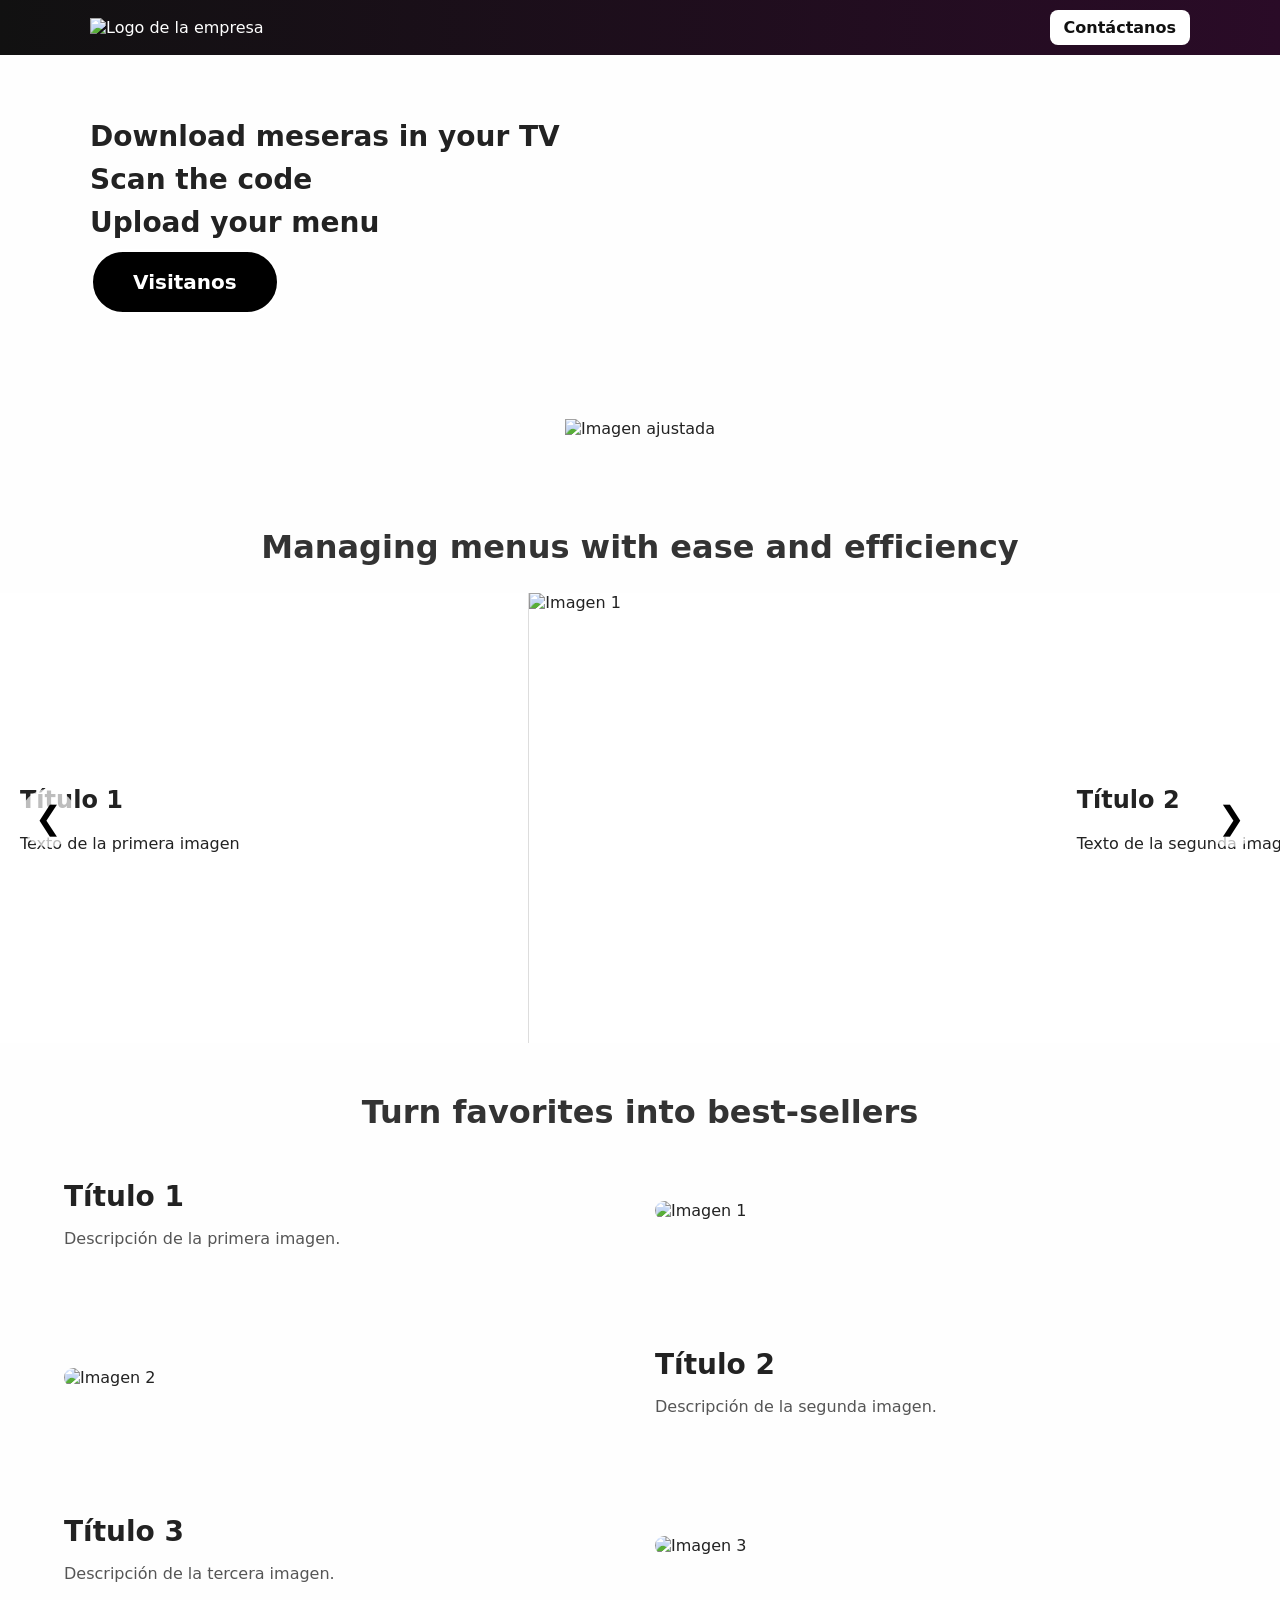
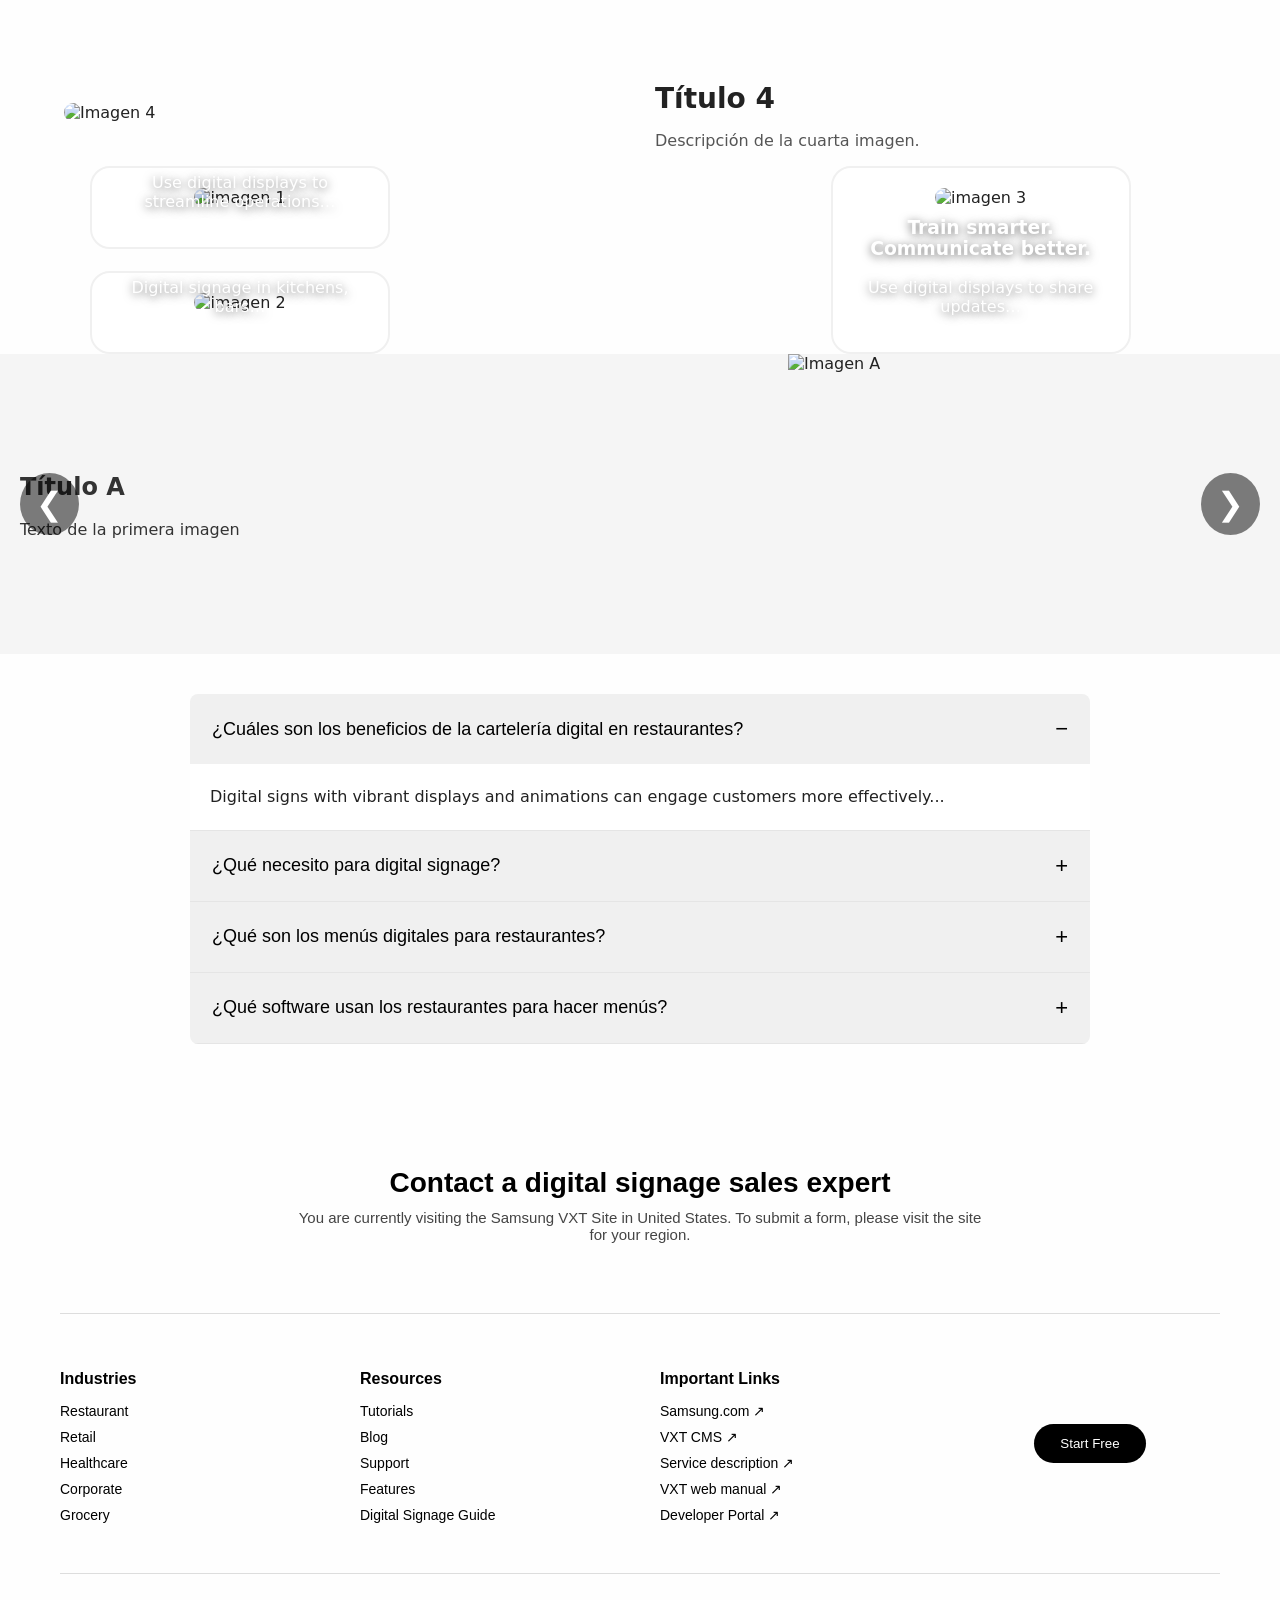
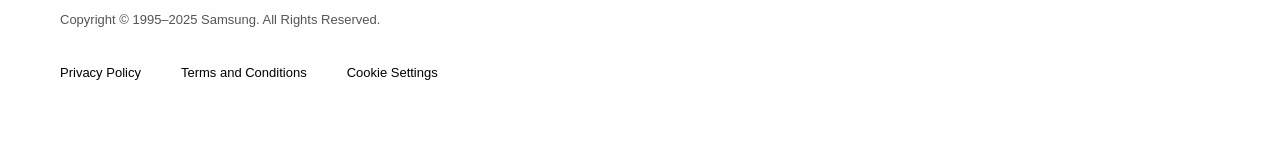
==== index.html @ f1303023 "Add files via upload" ====
<!DOCTYPE html>
<html lang="es">
<head>
  <meta charset="utf-8" />
  <meta name="viewport" content="width=device-width,initial-scale=1" />
  <title>Meseras Delivery — Cómo funciona</title>
  <link rel="stylesheet" href="css/style.css" />
</head>
<body>
  <header class="site-header">
    <div class="wrap">
      <img src="img/letras meseras doradas 2.png" alt="Logo de la empresa" width="150">
      <nav class="nav">
        <a class="btn-cta" href="https://meseras.mydigisign.ca/system/?target=login" target="_blank" rel="noopener">Contáctanos</a>
      </nav>
    </div>
  </header>

  <main>
   <!-- HERO (video version) -->
<section class="hero">
  <div class="wrap hero-grid">
    <div class="hero-text">
      <h2>Download meseras in your TV</h2>
      <h2>Scan the code</h2>
      <h2>Upload your menu</h2>
      <div class="hero-actions">
        <a class="btn btn-outline"
           href="https://meseras.mydigisign.ca/system/?target=login"
           target="_blank" rel="noopener">Visitanos</a>
      </div>
    </div>

    <!-- Aquí cambié la imagen por un video -->
    <div class="hero-image">
      <video src="img/VID-20251208-WA0004.mp4"
             autoplay
             muted
             playsinline
             loop
             class="hero-video">
      </video>
    </div>
  </div>
</section>

<section style="
  width:100%;
  text-align:center;
  padding:40px 0;      /* reduce alto arriba y abajo */
">

  <img src="img/header 01.png"
       alt="Imagen ajustada"
       style="
         width:100%;         /* ocupa todo el ancho */
         max-height:300px;   /* más baja */
         object-fit:contain; /* no se recorta */
       ">
</section>




<h2 class="centered-text">Managing menus with ease and efficiency</h2>





   <!-- 🚀 CARRUSEL MEJORADO -->




  <div class="carousel">
  <button class="arrow left">❮</button>
  <div class="carousel-track">
    <div class="slide">
      <div class="text">
        <h2>Título 1</h2>
        <p>Texto de la primera imagen</p>
      </div>
      <img src="img/carrusel  1.png" alt="Imagen 1">
    </div>
    <div class="slide">
      <div class="text">
        <h2>Título 2</h2>
        <p>Texto de la segunda imagen</p>
      </div>
      <img src="img/carrusel 2.png" alt="Imagen 2">
    </div>
    <div class="slide">
      <div class="text">
        <h2>Título 3</h2>
        <p>Texto de la tercera imagen</p>
      </div>
      <img src="img/carrusel 3.png" alt="Imagen 3">
    </div>
  </div>
  <button class="arrow right">❯</button>
</div>



<h2 class="centered-text">Turn favorites into best-sellers</h2>


<!--seccion zic zac-->


<div class="zigzag-section">
  <div class="zigzag-item">
    <div class="text">
      <h2>Título 1</h2>
      <p>Descripción de la primera imagen.</p>
    </div>
    <div class="image">
      <img src="img/pagina 1.png" alt="Imagen 1">
    </div>
  </div>

  <div class="zigzag-item reverse">
    <div class="text">
      <h2>Título 2</h2>
      <p>Descripción de la segunda imagen.</p>
    </div>
    <div class="image">
      <img src="img/pagina 2.png" alt="Imagen 2">
    </div>
  </div>

  <div class="zigzag-item">
    <div class="text">
      <h2>Título 3</h2>
      <p>Descripción de la tercera imagen.</p>
    </div>
    <div class="image">
      <img src="img/pagina 3.png" alt="Imagen 3">
    </div>
  </div>

  <div class="zigzag-item reverse">
    <div class="text">
      <h2>Título 4</h2>
      <p>Descripción de la cuarta imagen.</p>
    </div>
    <div class="image">
      <img src="img/pagina 4.png" alt="Imagen 4">
    </div>
  </div>
</div>


    <!-- seccion de area de texto enicmado -->


   <div class="galeria">

    <!-- Card horizontal 1 -->
    <div class="card horizontal">
        <img src="img/pagina 6.png" alt="imagen 1">
        <div class="texto">
            <h3>Empower your team.<br>Attract new talent.</h3>
            <p>Use digital displays to streamline operations…</p>
        </div>
    </div>

    <!-- Card horizontal 2 -->
    <div class="card horizontal">
        <img src="img/pagina 7.png" alt="imagen 2">
        <div class="texto">
            <h3>Smarter workflow,<br>happier customers.</h3>
            <p>Digital signage in kitchens, bars…</p>
        </div>
    </div>

    <!-- Card vertical -->
    <div class="card vertical">
        <img src="img/pagina 8.png" alt="imagen 3">
        <div class="texto">
            <h3>Train smarter.<br>Communicate better.</h3>
            <p>Use digital displays to share updates…</p>
        </div>
    </div>

</div>











    <!-- carrusel 2 -->
   
<div class="miNuevoCarrusel">
  <button class="btnArrow btnLeft">❮</button>
  <div class="trackNuevo">
    <div class="miSlide">
      <div class="slideContent">
        <div class="miTexto">
          <h2>Título A</h2>
          <p>Texto de la primera imagen</p>
        </div>
        <img src="img/2 carrusel 1 .png" alt="Imagen A">
      </div>
    </div>
    <div class="miSlide">
      <div class="slideContent">
        <div class="miTexto">
          <h2>Título B</h2>
          <p>Texto de la segunda imagen</p>
        </div>
        <img src="img/2 carrusel 2.png" alt="Imagen B">
      </div>
    </div>
    <div class="miSlide">
      <div class="slideContent">
        <div class="miTexto">
          <h2>Título C</h2>
          <p>Texto de la tercera imagen</p>
        </div>
        <img src="img/2 carrusel 3.png" alt="Imagen C">
      </div>
    </div>
  </div>
  <button class="btnArrow btnRight">❯</button>
</div>


  
 <!-- Faq -->

<div class="faq-container">

  <div class="faq">
    <button class="faq-question">
      ¿Cuáles son los beneficios de la cartelería digital en restaurantes?
      <span class="icon">−</span>
    </button>
    <div class="faq-answer show">
      Digital signs with vibrant displays and animations can engage customers more effectively...
    </div>
  </div>

  <div class="faq">
    <button class="faq-question">
      ¿Qué necesito para digital signage?
      <span class="icon">+</span>
    </button>
    <div class="faq-answer">
      Necesitas una pantalla, un reproductor de contenido y un software de gestión...
    </div>
  </div>

  <div class="faq">
    <button class="faq-question">
      ¿Qué son los menús digitales para restaurantes?
      <span class="icon">+</span>
    </button>
    <div class="faq-answer">
      Son pantallas que muestran menús dinámicos que se pueden actualizar fácilmente...
    </div>
  </div>

  <div class="faq">
    <button class="faq-question">
      ¿Qué software usan los restaurantes para hacer menús?
      <span class="icon">+</span>
    </button>
    <div class="faq-answer">
      Algunos softwares son Canva, MenuPro, MustHaveMenus y plataformas de Digital Signage...
    </div>
  </div>

</div>




    <!-- CTA final (original) -->
    <footer class="footer">

  <div class="footer-top">
    <h2>Contact a digital signage sales expert</h2>
    <p>You are currently visiting the Samsung VXT Site in United States. To submit a form, please visit the site for your region.</p>
  </div>

  <div class="footer-columns">

    <div class="col">
      <h3>Industries</h3>
      <a href="#">Restaurant</a>
      <a href="#">Retail</a>
      <a href="#">Healthcare</a>
      <a href="#">Corporate</a>
      <a href="#">Grocery</a>
    </div>

    <div class="col">
      <h3>Resources</h3>
      <a href="#">Tutorials</a>
      <a href="#">Blog</a>
      <a href="#">Support</a>
      <a href="#">Features</a>
      <a href="#">Digital Signage Guide</a>
    </div>

    <div class="col">
      <h3>Important Links</h3>
      <a href="#">Samsung.com ↗</a>
      <a href="#">VXT CMS ↗</a>
      <a href="#">Service description ↗</a>
      <a href="#">VXT web manual ↗</a>
      <a href="#">Developer Portal ↗</a>
    </div>

    <div class="col button-col">
      <button class="start-btn">Start Free</button>
    </div>

  </div>

  <div class="footer-bottom">
    <p>Copyright © 1995–2025 Samsung. All Rights Reserved.</p>
  </div>

  <div class="footer-links">
    <a href="#">Privacy Policy</a>
    <a href="#">Terms and Conditions</a>
    <a href="#">Cookie Settings</a>
  </div>

</footer>


  <script src="js/main.js"></script>
</body>
</html>
---- css/style.css ----
:root {
  --accent:#e91e63;
  --dark:#111;
  --text:#222;
  --bg:lab(99.65% 0.01 -0.01);
  --card:#f8f8f8;
  --max-w:1100px;
  --radius:12px;
}

/* ==============================
   GLOBAL
=================================*/
*{ box-sizing:border-box; }

body{
  margin:0;
  font-family:Inter,system-ui,Arial,sans-serif;
  color:var(--text);
  background:var(--bg);
  -webkit-font-smoothing:antialiased;
}

.wrap{
  width:90%;
  max-width:var(--max-w);
  margin:0 auto;
}

/* ==============================
   HEADER
=================================*/
.site-header{
  background:linear-gradient(90deg,#111 0%, #2a0b27 100%);
  color:#fff;
  padding:18px 0;
}

.site-header .logo{
  margin:0;
  font-size:20px;
}

.nav{ float:right; }

.btn-cta{
  background:#fff;
  color:var(--dark);
  padding:8px 14px;
  border-radius:8px;
  text-decoration:none;
  font-weight:700;
}

/* ==============================
   HERO
=================================*/
.hero { padding: 40px 0; }

.hero-grid {
  display: grid;
  grid-template-columns: 1fr 480px;
  gap: 20px;
  align-items: center;
}

.hero-grid img {
  width: 100%;
  height: auto;
}

.hero-text h2 {
  font-size: 28px;
  margin: 0 0 10px;
}

.lead {
  margin: 0 0 18px;
  color: #444;
}

.hero-actions .btn { margin-right: 10px; }

@media (max-width: 768px) {
  .hero-grid {
    grid-template-columns: 1fr;
    text-align: center;
  }

  .hero-text h2 { font-size: 24px; }

  .hero-actions .btn {
    margin: 10px 5px;
  }
}



.centered-text {
  text-align: center;  /* centra el texto horizontalmente */
  width: 100%;         /* ocupa todo el ancho disponible */
  font-size: 32px;     /* tamaño de fuente, ajustable */
  color: #333;         /* color del texto */
  margin-top: 50px;    /* opcional: espacio desde arriba */
}




/* ==============================
     CARRUSEL
=================================*/

.carousel {
  position: relative;
  width: 100%;          /* ancho completo */
  height: 450px;        /* altura fija */
  overflow: hidden;
  background: #fff;
  display: flex;
  align-items: center;
}

.carousel-track {
  display: flex;
  transition: transform 0.5s ease;
  height: 100%;
}

.slide {
  min-width: 100%;      /* cada slide ocupa toda la pantalla horizontal */
  display: flex;
  align-items: center;
  height: 100%;
}

.slide .text {
  flex: 1;
  padding: 20px;
}

.slide img {
  width: 50%;
  height: 100%;
  object-fit: cover;
  border-left: 1px solid #ddd;
}

.arrow {
  position: absolute;
  top: 50%;
  transform: translateY(-50%);
  font-size: 2rem;
  background: rgba(255,255,255,0.7);
  border: none;
  cursor: pointer;
  padding: 10px 15px;
  border-radius: 50%;
  z-index: 5;
}

.arrow.left {
  left: 20px;
}

.arrow.right {
  right: 20px;
}

.arrow:hover {
  background: #e91e63;
  color: #fff;
}

@media(max-width: 768px) {
  .slide {
    flex-direction: column-reverse;
  }

  .slide img {
    width: 100%;
    height: 250px; /* altura más pequeña en móviles */
    border-left: none;
    border-top: 1px solid #ddd;
  }

  .slide .text {
    text-align: center;
  }

  .arrow.left {
    left: 10px;
  }

  .arrow.right {
    right: 10px;
  }
}



/* =====================
   RESPONSIVE
====================== */
@media (max-width: 900px) {
  .carousel-slide {
    flex: 0 0 70%;
    margin: 0 -20px;
  }

  .carousel-slide.prev,
  .carousel-slide.next {
    transform: scale(0.7) translateX(0);
  }

  .text-box {
    left: -250px;
    width: 200px;
  }

  .arrow.left {
    left: 10%;
  }

  .arrow.right {
    right: 10%;
  }
}

@media (max-width: 600px) {
  .carousel {
    height: 350px;
  }

  .carousel-slide {
    flex: 0 0 80%;
    margin: 0 -10px;
  }

  .text-box {
    display: none; /* ocultamos texto en móviles pequeños */
  }

  .arrow.left {
    left: 5%;
  }

  .arrow.right {
    right: 5%;
  }
}




.centered-text {
  text-align: center;  /* centra el texto horizontalmente */
  width: 100%;         /* ocupa todo el ancho disponible */
  font-size: 32px;     /* tamaño de fuente, ajustable */
  color: #333;         /* color del texto */
  margin-top: 50px;    /* opcional: espacio desde arriba */
}


/* ==============================
     zic zac seccion
=================================*/


.zigzag-section {
  width: 90%;
  max-width: 1200px;
  margin: 0 auto;
  display: flex;
  flex-direction: column;
  gap: 60px;
}

.zigzag-item {
  display: flex;
  align-items: center;
  gap: 30px;
}

.zigzag-item.reverse {
  flex-direction: row-reverse; /* alterna imagen/texto */
}

.zigzag-item .text {
  flex: 1;
}

.zigzag-item .text h2 {
  font-size: 28px;
  margin-bottom: 10px;
}

.zigzag-item .text p {
  font-size: 16px;
  color: #555;
}

.zigzag-item .image {
  flex: 1;
}

.zigzag-item .image img {
  width: 100%;
  height: auto;
  border-radius: 12px;
  object-fit: cover;
}

/* Responsive */
@media(max-width: 768px) {
  .zigzag-item, .zigzag-item.reverse {
    flex-direction: column;
    text-align: center;
  }

  .zigzag-item .text {
    margin-bottom: 20px;
  }
}


/* ==============================
     seccion de area de texto encimado
=================================*/
/* CONTENEDOR PRINCIPAL */
.galeria {
    display: grid;
    grid-template-columns: 2fr 1fr;
    grid-template-rows: 1fr 1fr;
    gap: 22px;
    max-width: 1100px;
    margin: 0 auto; /* Centrado */
}

/* CARDS */
.card {
    position: relative;
    border-radius: 20px;
    overflow: hidden;
    height: 100%;
}

.card img {
    width: 100%;
    height: 100%;
    object-fit: cover;
}

/* TEXTO ENCIMA DE LA IMAGEN */
.card .texto {
    position: absolute;
    bottom: 20px;
    left: 20px;
    right: 20px;
    color: white;
    text-shadow: 0 2px 10px rgba(0,0,0,0.6);
}

/* POSICIONES EN EL GRID */
.galeria .horizontal:nth-child(1) {
    grid-column: 1 / 2;
    grid-row: 1 / 2;
}

.galeria .horizontal:nth-child(2) {
    grid-column: 1 / 2;
    grid-row: 2 / 3;
}

.galeria .vertical {
    grid-column: 2 / 3;
    grid-row: 1 / 3; /* ocupa ambas filas */
}



/* ==============================
     BOTONES GENERALES
=================================*/
.btn{
  display:inline-block;
  padding:10px 16px;
  border-radius:10px;
  text-decoration:none;
  font-weight:600;
  border: 0;
  background:var(--card);
  color:var(--text);
  cursor:pointer;
  transition:.25s;
}

.btn:hover{ transform:translateY(-2px); }

.btn-primary{
  background:var(--accent);
  color:#fff;
}

.btn-primary:hover{
  background:#c2185b;
}

.btn-outline{
  background:transparent;
  border:2px solid var(--accent);
  color:var(--accent);
}


/* ==============================
   CARRUSEL 2
=================================*/
.miNuevoCarrusel {
  position: relative;
  width: 100%;
  max-width: 100%;
  margin: 0 auto;
  overflow: hidden;
  border-radius: 0;
}

.trackContainer {
  overflow: hidden;
}

.trackNuevo {
  display: flex;
  transition: transform 0.5s ease;
}

.miSlide {
  min-width: 120vw; /* un 20% más ancho que el viewport */
  flex-shrink: 0;
}

.slideContent {
  display: flex;
  align-items: center;
  background: #f5f5f5;
  height: 300px;
}

.miTexto {
  flex: 1;
  padding: 20px;
  color: #333;
}

.slideContent img {
  flex: 1;
  width: 100%;
  height: 100%;
  object-fit: cover;
}

/* Flechas */
.btnArrow {
  position: absolute;
  top: 50%;
  transform: translateY(-50%);
  background: rgba(0,0,0,0.5);
  border: none;
  color: white;
  font-size: 32px;
  padding: 12px 16px;
  cursor: pointer;
  border-radius: 50%;
  z-index: 2;
}

.btnLeft { left: 20px; }
.btnRight { right: 20px; }

/* RESPONSIVE */
@media (max-width: 900px) {
  .slideContent {
    flex-direction: column;
    height: auto;
  }
  .miTexto, .slideContent img {
    flex: none;
    width: 100%;
  }
  .miSlide {
    min-width: 140vw; /* en móvil un poco más ancho para compensar */
  }
}


/* ==============================
   CTA FINAL + FOOTER
=================================*/


.centered-text {
  text-align: center;  /* centra el texto horizontalmente */
  width: 100%;         /* ocupa todo el ancho disponible */
  font-size: 32px;     /* tamaño de fuente, ajustable */
  color: #333;         /* color del texto */
  margin-top: 50px;    /* opcional: espacio desde arriba */
}

/* ==============================
   CTA FINAL + FOOTER
=================================*/

.faq-container {
  max-width: 900px;
  margin: 40px auto;
  background: white;
  border-radius: 8px;
  overflow: hidden;
}

.faq {
  border-bottom: 1px solid #e5e5e5;
}

.faq-question {
  width: 100%;
  padding: 22px;
  font-size: 18px;
  background: #f0f0f0;
  border: none;
  display: flex;
  justify-content: space-between;
  align-items: center;
  cursor: pointer;
}

.faq-question:hover {
  background: #e8e8e8;
}

.icon {
  font-size: 22px;
  transition: 0.3s;
}

.faq-answer {
  max-height: 0;
  overflow: hidden;
  background: #fff;
  padding: 0 20px;
  font-size: 16px;
  line-height: 1.6;
  transition: max-height 0.4s ease, padding 0.3s ease;
}

.faq-answer.show {
  padding: 20px;
  max-height: 300px;
}



/* ==============================
   CTA FINAL + FOOTER
=================================*/
.cta-final{
  padding:28px 0;
  text-align:center;
  background:linear-gradient(90deg,#fdf0f6, #fff);
  border-top:1px solid #eee;
}

.site-footer{
  background:#0b0b0b;
  color:#fff;
  padding:18px 0;
  text-align:center;
  margin-top:20px;
}


/* FORMATOS */
.formats-grid {
  display: flex;
  justify-content: center;
  gap: 40px;
}

.format-card {
  text-align: center;
  border: 3px solid gold;
  padding: 15px;
  border-radius: 10px;
  width: 230px;
}

.format-card img {
  width: 100%;
  height: auto;
}

.format-card p {
  font-size: 16px;
  margin-top: 10px;
}
 .video-section {
    text-align: center;
    padding: 40px 20px;
    background: #f4f4f4;
  }

  .video-section h2 {
    font-size: 28px;
    margin-bottom: 20px;
    color: #333;
  }

  .video-container {
    position: relative;
    width: 100%;
    max-width: 800px;
    margin: auto;
    padding-bottom: 56.25%; /* proporción 16:9 */
    height: 0;
  }

  .video-container iframe {
    position: absolute;
    top: 0;
    left: 0;
    width: 100%;
    height: 100%;
    border-radius: 12px;
  }



  .cards-section {
  display: flex;
  justify-content: center;
  gap: 20px;
  padding: 40px;
  flex-wrap: wrap;
}

.card {
  background: #fff;
  width: 300px;
  padding: 20px;
  border-radius: 20px;
  border: 2px solid #f0f0f0;
  text-align: center;
}

.card img {
  width: 100%;
  height: auto;
  border-radius: 14px;
  margin-bottom: 20px;
}

.btn {
  display: inline-block;
  background: #000;
  color: #fff;
  padding: 10px 25px;
  border-radius: 25px;
  text-decoration: none;
  font-weight: bold;
}

.btn:hover {
  background: #333;
}


.center-btn {
  text-align: center;
  margin-top: -20px;
}

.btn {
  display: inline-block;
  background-color: #000;
  color: #fff;
  padding: 18px 40px;
  border-radius: 35px;
  font-size: 20px;
  text-decoration: none;
  font-weight: bold;
  border: 3px solid #ffffff; /* Borde blanco */
}

.btn:hover {
  background-color: #333;
  border-color: #f0f0f0; /* Cambia el borde al pasar el mouse */
}





/* Ajusta según lo que ya tengas */
.hero-image, .hero-video {
  width: 100%;
  height: auto;
  max-width: 500px; /* puedes ajustarlo */
  border-radius: 20px; /* opcional estilo */
  object-fit: cover;
}












/* CTA */
.cta-btn {
  display: inline-block;
  background: black;
  color: white;
  padding: 14px 32px;
  border-radius: 30px;
  margin-top: 40px;
  font-weight: bold;
  text-decoration: none;
}

/* Responsive */
@media (max-width: 900px) {
  .slide { grid-template-columns: 1fr; text-align: center; }
  .text-box { text-align: center; }
}



@media(max-width: 900px) {
  .slide {
    grid-template-columns: 1fr;
    text-align: center;
  }

  .text-box {
    text-align: center;
    align-items: center;
  }
}

.cta-final{
  padding:28px 0;
  text-align:center;
  background:linear-gradient(90deg,#fdf0f6, #fff);
  border-top:1px solid #eee;
}

.site-footer{
  background:#0b0b0b;
  color:#fff;
  padding:18px 0;
  text-align:center;
  margin-top:20px;
}


.footer {
  max-width: 1200px;
  margin: 0 auto;
  padding: 60px 20px;
  font-family: Arial, sans-serif;
  color: #000;
}

.footer-top {
  text-align: center;
  margin-bottom: 70px;
}

.footer-top h2 {
  font-size: 28px;
  font-weight: 700;
  margin-bottom: 10px;
}

.footer-top p {
  max-width: 700px;
  margin: 0 auto;
  font-size: 15px;
  color: #444;
}

.footer-columns {
  display: grid;
  grid-template-columns: repeat(4, 1fr);
  padding: 40px 0;
  border-top: 1px solid #ddd;
  border-bottom: 1px solid #ddd;
  gap: 40px;
}

.col h3 {
  font-size: 16px;
  font-weight: bold;
  margin-bottom: 15px;
}

.col a {
  display: block;
  margin-bottom: 10px;
  text-decoration: none;
  color: #000;
  font-size: 14px;
}

.col a:hover {
  text-decoration: underline;
}

.button-col {
  display: flex;
  align-items: center;
  justify-content: center;
}

.start-btn {
  background: #000;
  color: #fff;
  padding: 12px 26px;
  border-radius: 25px;
  border: none;
  cursor: pointer;
  font-weight: 500;
}

.start-btn:hover {
  opacity: 0.85;
}

.footer-bottom {
  text-align: left;
  padding: 25px 0;
  font-size: 13px;
  color: #555;
}

.footer-links {
  display: flex;
  gap: 40px;
  font-size: 13px;
  padding-bottom: 20px;
}

.footer-links a {
  color: #000;
  text-decoration: none;
}

.footer-links a:hover {
  text-decoration: underline;
}

/* Responsive */
@media (max-width: 900px) {
  .footer-columns {
    grid-template-columns: 1fr 1fr;
  }
}

@media (max-width: 600px) {
  .footer-columns {
    grid-template-columns: 1fr;
    text-align: center;
  }

  .button-col {
    justify-content: center;
  }

  .footer-links {
    flex-direction: column;
    gap: 10px;
  }
}
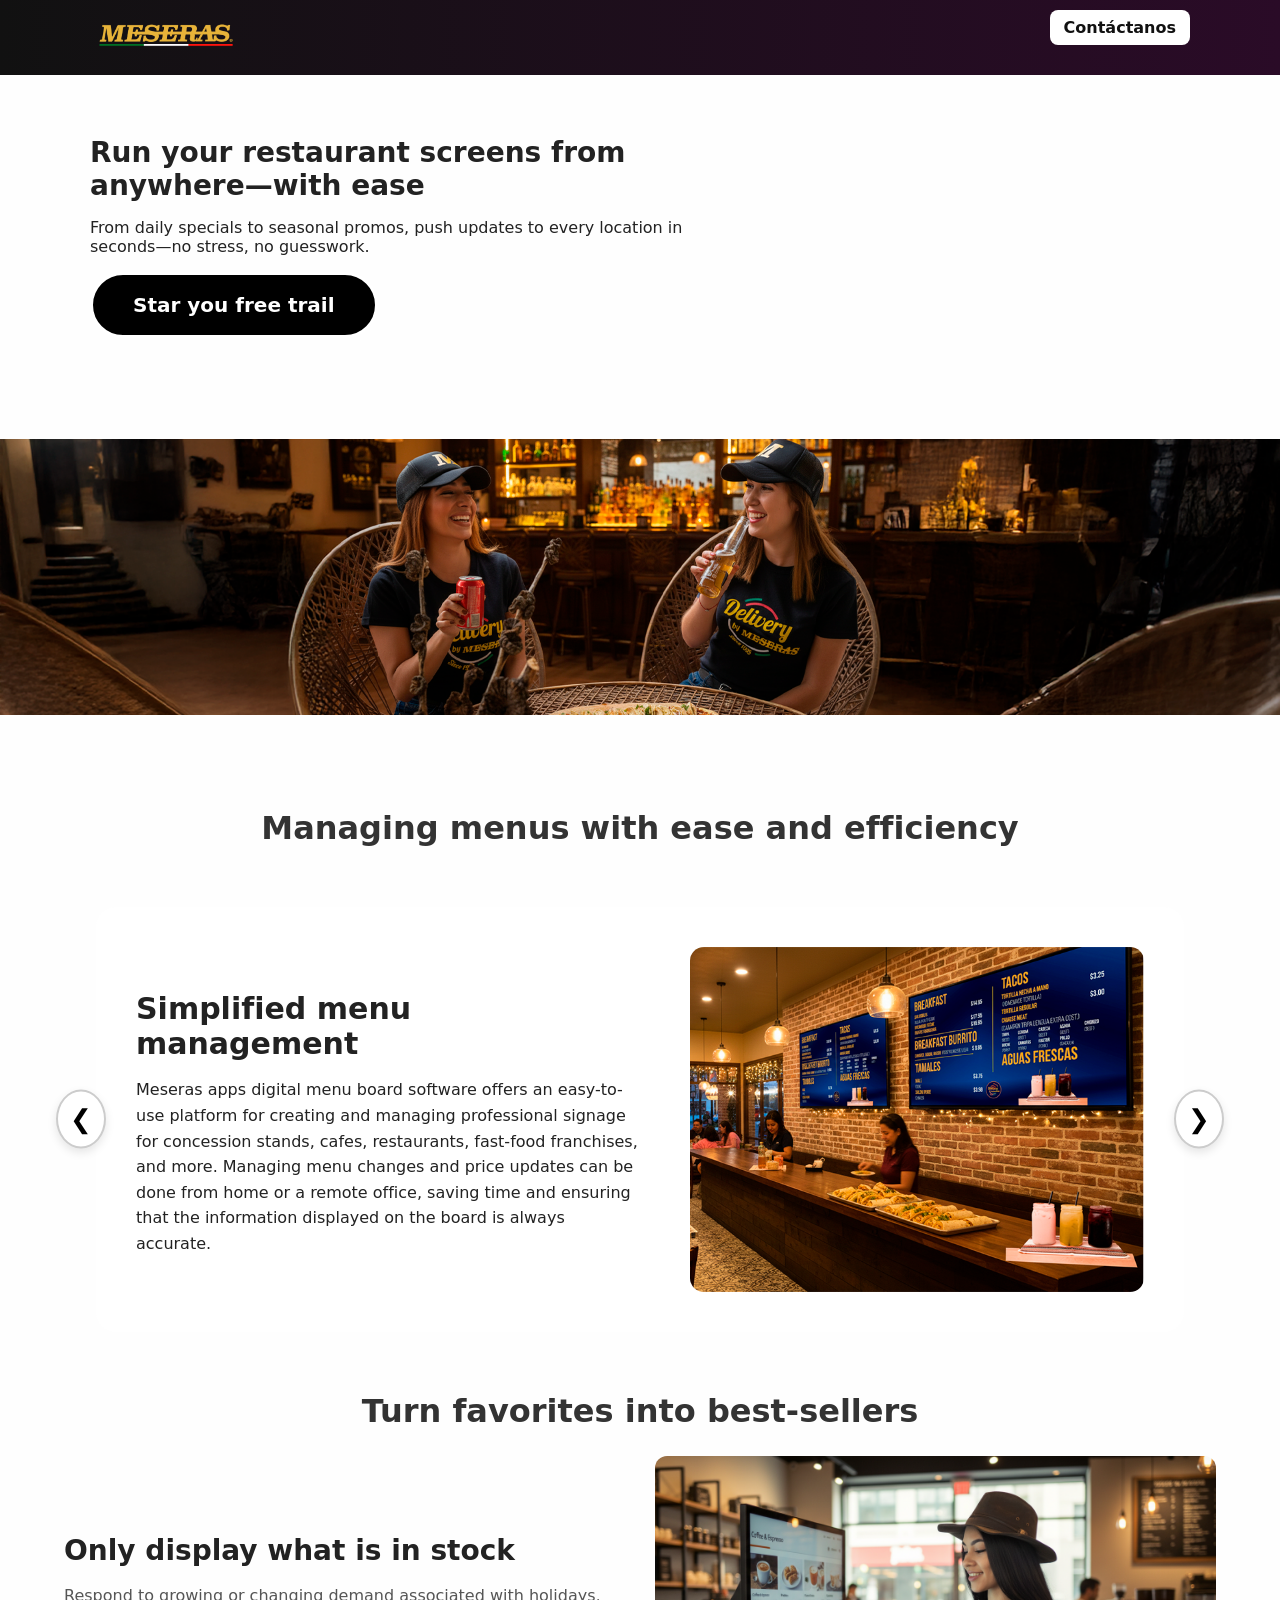
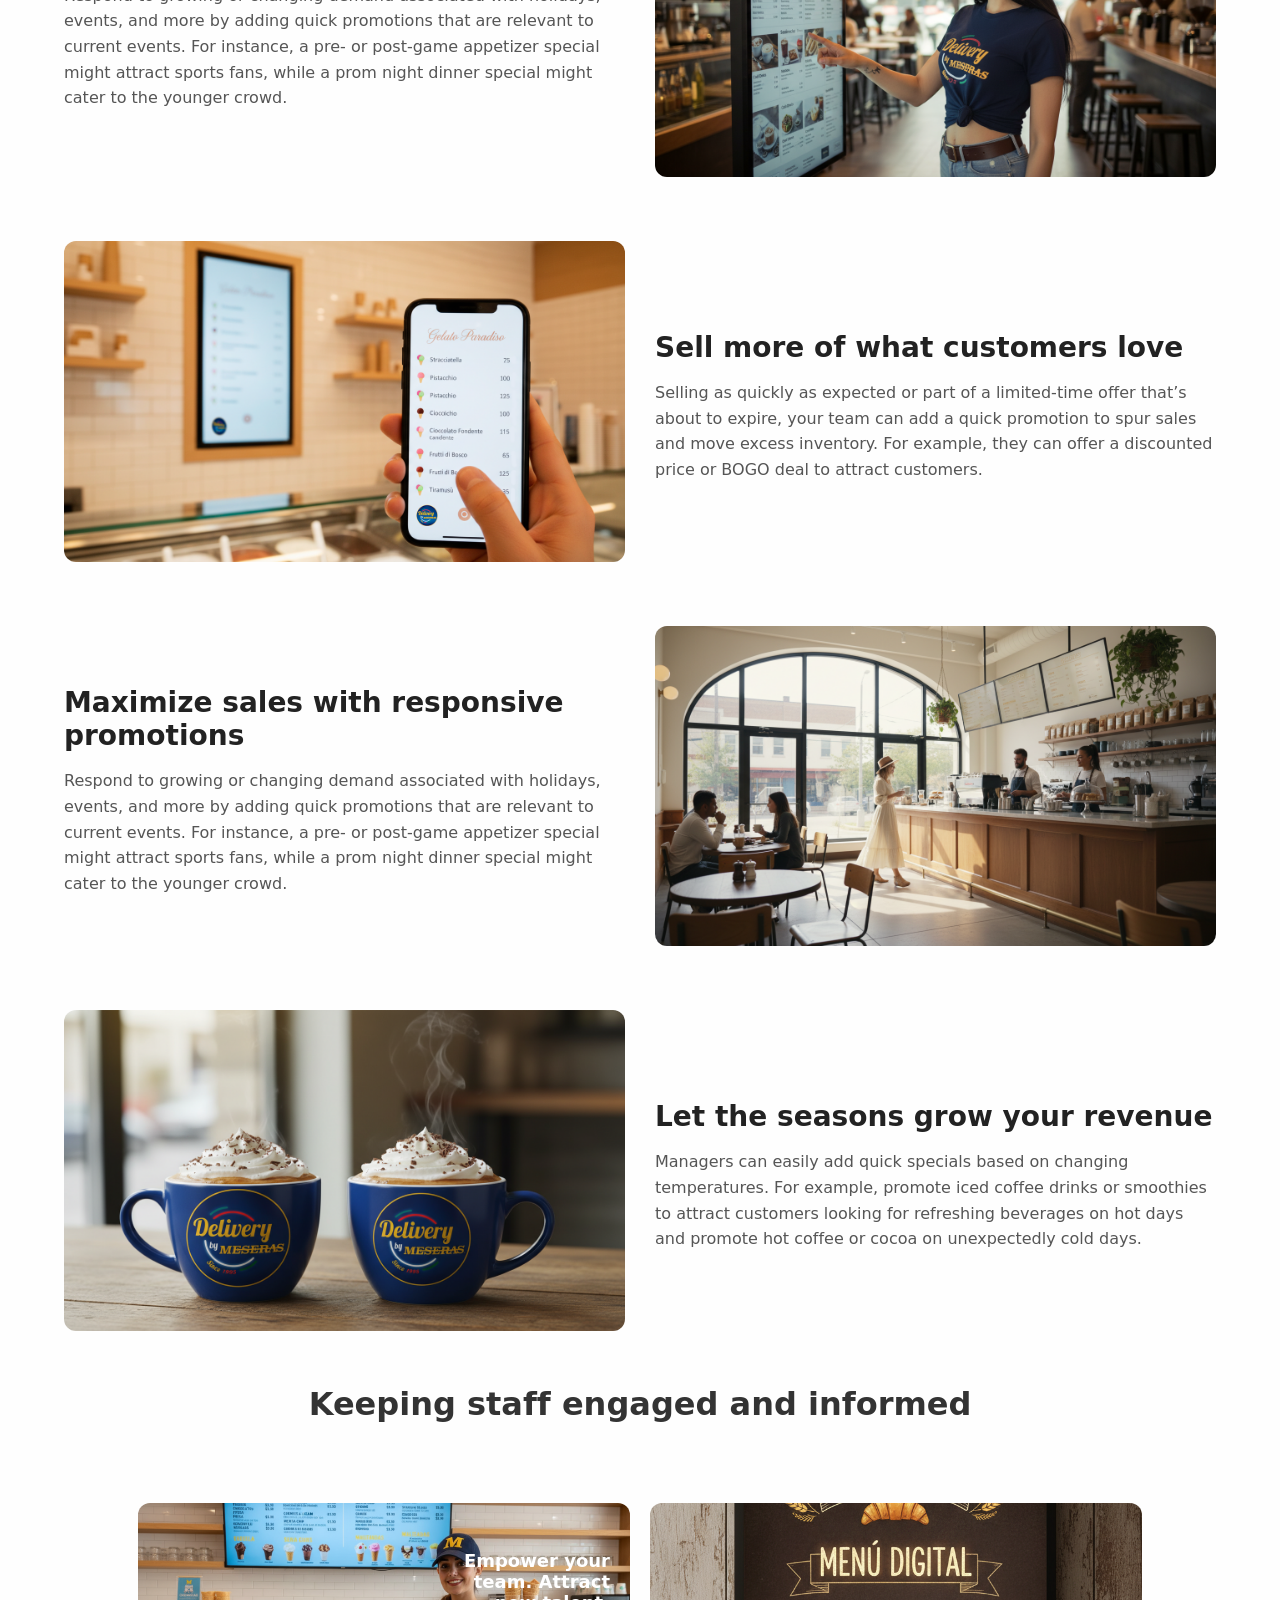
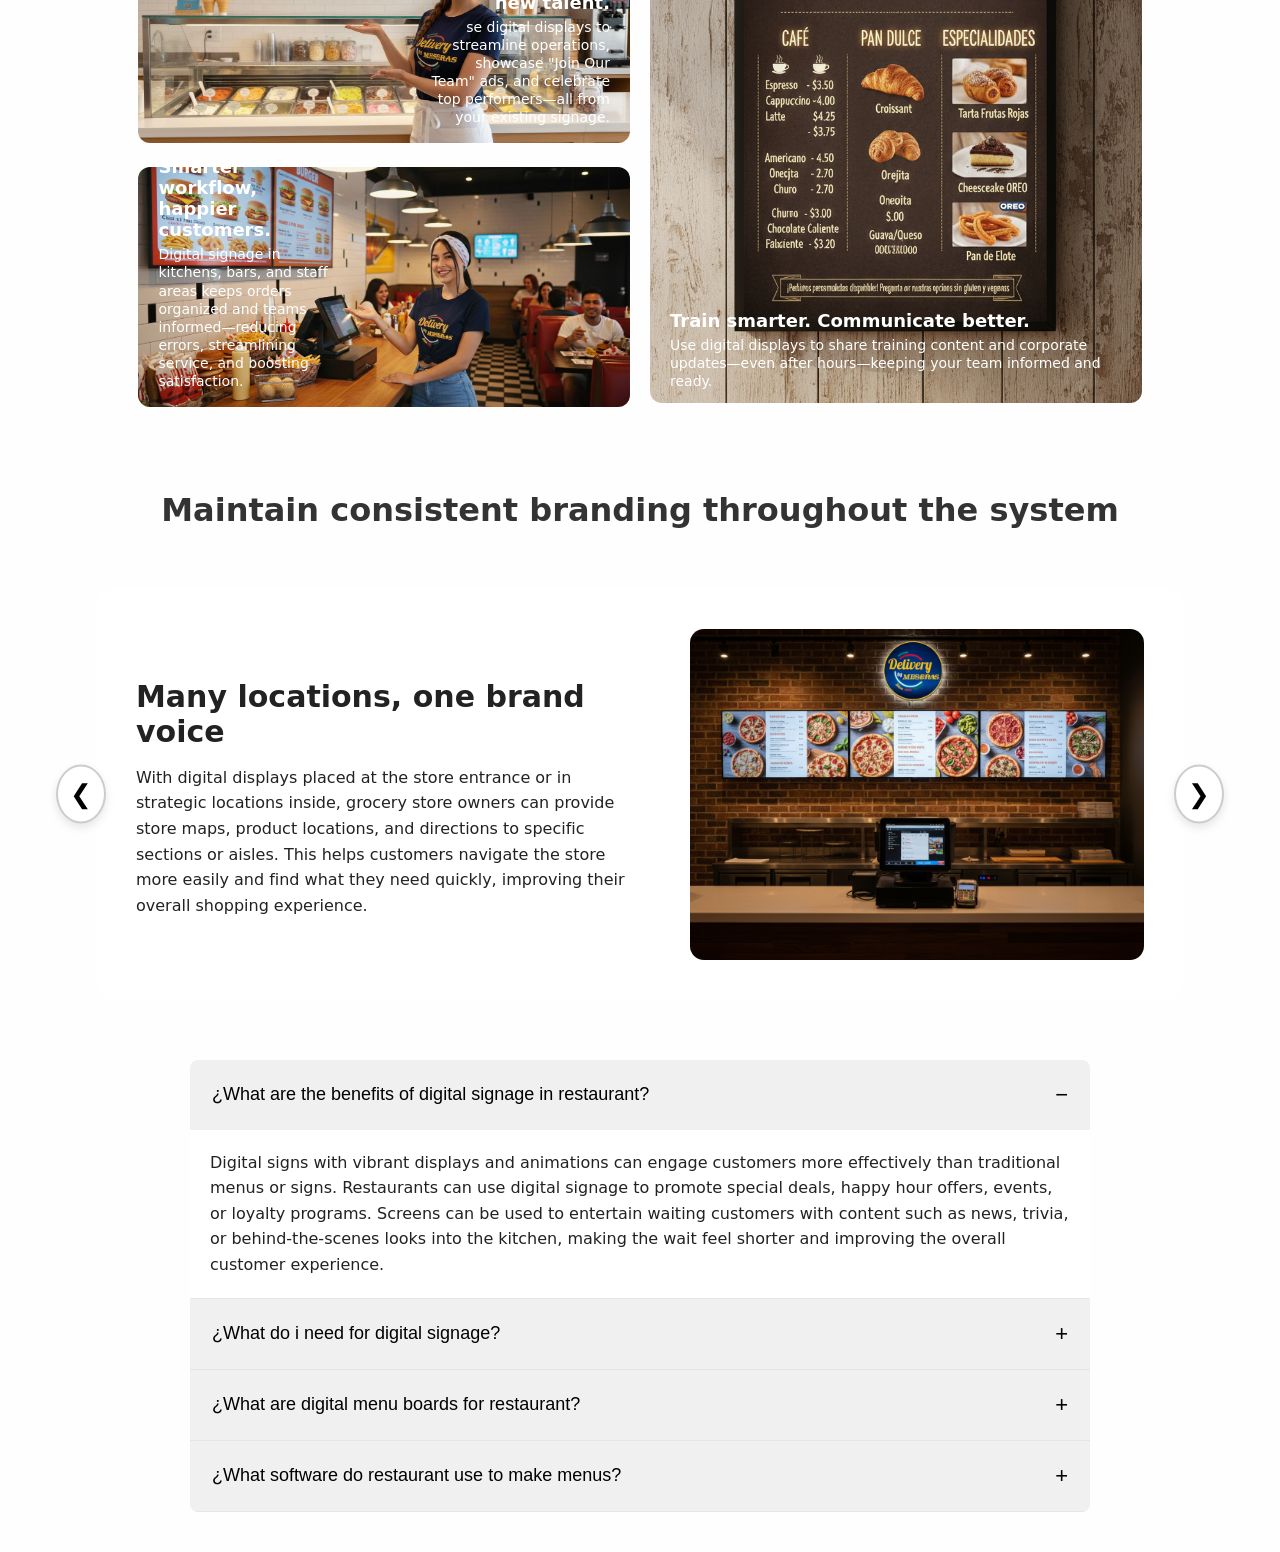
==== commit 62b350e9: "index.html" ====
--- a/index.html
+++ b/index.html
@@ -21,13 +21,12 @@
 <section class="hero">
   <div class="wrap hero-grid">
     <div class="hero-text">
-      <h2>Download meseras in your TV</h2>
-      <h2>Scan the code</h2>
-      <h2>Upload your menu</h2>
+      <h2>Run your restaurant screens from anywhere—with ease</h2>
+      <p>From daily specials to seasonal promos, push updates to every location in seconds—no stress, no guesswork.</p>
       <div class="hero-actions">
         <a class="btn btn-outline"
            href="https://meseras.mydigisign.ca/system/?target=login"
-           target="_blank" rel="noopener">Visitanos</a>
+           target="_blank" rel="noopener">Star you free trail</a>
       </div>
     </div>
 
@@ -71,35 +70,48 @@
    <!-- 🚀 CARRUSEL MEJORADO -->
 
 
-
-
-  <div class="carousel">
+<div class="carousel">
+  
   <button class="arrow left">❮</button>
-  <div class="carousel-track">
-    <div class="slide">
-      <div class="text">
-        <h2>Título 1</h2>
-        <p>Texto de la primera imagen</p>
-      </div>
-      <img src="img/carrusel  1.png" alt="Imagen 1">
-    </div>
-    <div class="slide">
-      <div class="text">
-        <h2>Título 2</h2>
-        <p>Texto de la segunda imagen</p>
-      </div>
-      <img src="img/carrusel 2.png" alt="Imagen 2">
-    </div>
-    <div class="slide">
-      <div class="text">
-        <h2>Título 3</h2>
-        <p>Texto de la tercera imagen</p>
-      </div>
-      <img src="img/carrusel 3.png" alt="Imagen 3">
-    </div>
-  </div>
+
+  <div class="carousel-window">
+    <div class="carousel-track">
+      
+      <div class="slide">
+        <div class="text">
+          <h2>Simplified menu management</h2>
+          <p>Meseras apps digital menu board software offers an easy-to-use platform for creating and managing professional signage for concession stands, cafes, restaurants, fast-food franchises, and more. Managing menu changes and price updates can be done from home or a remote office, saving time and ensuring that the information displayed on the board is always accurate.</p>
+        </div>
+        <img src="img/carrusel  1.png" alt="Imagen 1">
+      </div>
+
+      <div class="slide">
+        <div class="text">
+          <h2>Variety of templates</h2>
+          <p>Meseras apps canvas provides more than 150 menu board templates, with new ones being added regularly. This allows your team to create visually appealing and engaging restaurant digital signage without the need to hire a graphic designer.</p>
+        </div>
+        <img src="img/carrusel 2.png" alt="Imagen 2">
+      </div>
+
+      <div class="slide">
+        <div class="text">
+          <h2>Customizable content</h2>
+          <p>Meseras apps canvas allows users to create original content by incorporating their own images and text.
+
+Alternatively, your team can choose from the wide variety of included images and templates to quickly create eye-catching menus and engaging promotional materials.</p>
+        </div>
+        <img src="img/carrusel 3.png" alt="Imagen 3">
+      </div>
+
+    </div>
+  </div>
+
   <button class="arrow right">❯</button>
 </div>
+
+
+
+<!--boton que lleve a la pagina -->
 
 
 
@@ -112,8 +124,8 @@
 <div class="zigzag-section">
   <div class="zigzag-item">
     <div class="text">
-      <h2>Título 1</h2>
-      <p>Descripción de la primera imagen.</p>
+      <h2>Only display what is in stock</h2>
+      <p>Respond to growing or changing demand associated with holidays, events, and more by adding quick promotions that are relevant to current events. For instance, a pre- or post-game appetizer special might attract sports fans, while a prom night dinner special might cater to the younger crowd.</p>
     </div>
     <div class="image">
       <img src="img/pagina 1.png" alt="Imagen 1">
@@ -122,8 +134,8 @@
 
   <div class="zigzag-item reverse">
     <div class="text">
-      <h2>Título 2</h2>
-      <p>Descripción de la segunda imagen.</p>
+      <h2>Sell more of what customers love</h2>
+      <p>Selling as quickly as expected or part of a limited-time offer that’s about to expire, your team can add a quick promotion to spur sales and move excess inventory. For example, they can offer a discounted price or BOGO deal to attract customers.</p>
     </div>
     <div class="image">
       <img src="img/pagina 2.png" alt="Imagen 2">
@@ -132,8 +144,8 @@
 
   <div class="zigzag-item">
     <div class="text">
-      <h2>Título 3</h2>
-      <p>Descripción de la tercera imagen.</p>
+      <h2>Maximize sales with responsive promotions</h2>
+      <p>Respond to growing or changing demand associated with holidays, events, and more by adding quick promotions that are relevant to current events. For instance, a pre- or post-game appetizer special might attract sports fans, while a prom night dinner special might cater to the younger crowd.</p>
     </div>
     <div class="image">
       <img src="img/pagina 3.png" alt="Imagen 3">
@@ -142,8 +154,8 @@
 
   <div class="zigzag-item reverse">
     <div class="text">
-      <h2>Título 4</h2>
-      <p>Descripción de la cuarta imagen.</p>
+      <h2>Let the seasons grow your revenue</h2>
+      <p>Managers can easily add quick specials based on changing temperatures. For example, promote iced coffee drinks or smoothies to attract customers looking for refreshing beverages on hot days and promote hot coffee or cocoa on unexpectedly cold days.</p>
     </div>
     <div class="image">
       <img src="img/pagina 4.png" alt="Imagen 4">
@@ -151,46 +163,53 @@
   </div>
 </div>
 
+<h2 class="centered-text">Keeping staff engaged and informed</h2>
 
     <!-- seccion de area de texto enicmado -->
 
 
-   <div class="galeria">
-
-    <!-- Card horizontal 1 -->
-    <div class="card horizontal">
-        <img src="img/pagina 6.png" alt="imagen 1">
-        <div class="texto">
-            <h3>Empower your team.<br>Attract new talent.</h3>
-            <p>Use digital displays to streamline operations…</p>
-        </div>
-    </div>
-
-    <!-- Card horizontal 2 -->
-    <div class="card horizontal">
-        <img src="img/pagina 7.png" alt="imagen 2">
-        <div class="texto">
-            <h3>Smarter workflow,<br>happier customers.</h3>
-            <p>Digital signage in kitchens, bars…</p>
-        </div>
-    </div>
-
-    <!-- Card vertical -->
-    <div class="card vertical">
-        <img src="img/pagina 8.png" alt="imagen 3">
-        <div class="texto">
-            <h3>Train smarter.<br>Communicate better.</h3>
-            <p>Use digital displays to share updates…</p>
-        </div>
-    </div>
-
-</div>
-
-
-
-
-
-
+  <div class="galeria-container">
+  <div class="columna-izquierda">
+
+    <div class="img-wrapper">
+      <img src="img/pagina 6.png" alt="Horizontal 1" class="img-horizontal">
+      <div class="card-texto texto-derecha">
+        <h3>Empower your team. Attract new talent.</h3>
+        <p>se digital displays to streamline operations, showcase "Join Our Team" ads, and celebrate top performers—all from your existing signage.</p>
+      </div>
+    </div>
+
+    <div class="img-wrapper">
+      <img src="img/pagina 7.png" alt="Horizontal 2" class="img-horizontal">
+      <div class="card-texto texto-izquierda">
+        <h3>Smarter workflow, happier customers.</h3>
+        <p>Digital signage in kitchens, bars, and staff areas keeps orders organized and teams informed—reducing errors, streamlining service, and boosting satisfaction.</p>
+      </div>
+    </div>
+
+  </div>
+
+  <div class="columna-derecha">
+
+    <div class="img-wrapper">
+      <img src="img/pagina 8.png" alt="Vertical" class="img-vertical">
+      <div class="card-texto texto-vertical-full">
+        <h3>Train smarter. Communicate better.</h3>
+        <p>Use digital displays to share training content and corporate updates—even after hours—keeping your team informed and ready.</p>
+      </div>
+    </div>
+
+  </div>
+</div>
+
+
+
+
+
+
+
+<h2 class="centered-text">Maintain consistent branding
+throughout the system</h2>
 
 
 
@@ -198,39 +217,44 @@
 
     <!-- carrusel 2 -->
    
-<div class="miNuevoCarrusel">
-  <button class="btnArrow btnLeft">❮</button>
-  <div class="trackNuevo">
-    <div class="miSlide">
-      <div class="slideContent">
-        <div class="miTexto">
-          <h2>Título A</h2>
-          <p>Texto de la primera imagen</p>
+<div class="carousel dos">
+  
+  <button class="arrow left btnLeftDos">❮</button>
+
+  <div class="carousel-window">
+    <div class="carousel-track trackDos">
+
+      <div class="slide">
+        <div class="text">
+          <h2>Many locations, one brand voice</h2>
+          <p>With digital displays placed at the store entrance or in strategic locations inside, grocery store owners can provide store maps, product locations, and directions to specific sections or aisles. This helps customers navigate the store more easily and find what they need quickly, improving their overall shopping experience.</p>
         </div>
         <img src="img/2 carrusel 1 .png" alt="Imagen A">
       </div>
-    </div>
-    <div class="miSlide">
-      <div class="slideContent">
-        <div class="miTexto">
-          <h2>Título B</h2>
-          <p>Texto de la segunda imagen</p>
+
+      <div class="slide">
+        <div class="text">
+          <h2>Instant updates from anywhere</h2>
+          <p>Meseras apps remote management system allows your team to update menu board content remotely, eliminating the need for restaurant staff to manually change content and pricing. This saves time and effort, allowing staff to focus on other important tasks, and ensures menu items and pricing are always accurate.</p>
         </div>
         <img src="img/2 carrusel 2.png" alt="Imagen B">
       </div>
-    </div>
-    <div class="miSlide">
-      <div class="slideContent">
-        <div class="miTexto">
-          <h2>Título C</h2>
-          <p>Texto de la tercera imagen</p>
+
+      <div class="slide">
+        <div class="text">
+          <h2>Simplified menu management</h2>
+          <p>Meseras apps digital menu board software offers an easy-to-use platform for creating and managing professional signage for concession stands, cafes, restaurants, fast-food franchises, and more. Managing menu changes and price updates can be done from home or a remote office, saving time and ensuring that the information displayed on the board is always accurate.</p>
         </div>
         <img src="img/2 carrusel 3.png" alt="Imagen C">
       </div>
-    </div>
-  </div>
-  <button class="btnArrow btnRight">❯</button>
-</div>
+
+    </div>
+  </div>
+
+  <button class="arrow right btnRightDos">❯</button>
+
+</div>
+
 
 
   
@@ -240,103 +264,47 @@
 
   <div class="faq">
     <button class="faq-question">
-      ¿Cuáles son los beneficios de la cartelería digital en restaurantes?
+      ¿What are the benefits of digital signage in restaurant?
       <span class="icon">−</span>
     </button>
     <div class="faq-answer show">
-      Digital signs with vibrant displays and animations can engage customers more effectively...
+     Digital signs with vibrant displays and animations can engage customers more effectively than traditional menus or signs. Restaurants can use digital signage to promote special deals, happy hour offers, events, or loyalty programs. Screens can be used to entertain waiting customers with content such as news, trivia, or behind-the-scenes looks into the kitchen, making the wait feel shorter and improving the overall customer experience.
     </div>
   </div>
 
   <div class="faq">
     <button class="faq-question">
-      ¿Qué necesito para digital signage?
+      ¿What do i need for digital signage?
       <span class="icon">+</span>
     </button>
     <div class="faq-answer">
-      Necesitas una pantalla, un reproductor de contenido y un software de gestión...
+      Digital signs with vibrant displays and animations can engage customers more effectively than traditional menus or signs. Restaurants can use digital signage to promote special deals, happy hour offers, events, or loyalty programs. Screens can be used to entertain waiting customers with content such as news, trivia, or behind-the-scenes looks into the kitchen, making the wait feel shorter and improving the overall customer experience.
     </div>
   </div>
 
   <div class="faq">
     <button class="faq-question">
-      ¿Qué son los menús digitales para restaurantes?
+      ¿What are digital menu boards for restaurant?
       <span class="icon">+</span>
     </button>
     <div class="faq-answer">
-      Son pantallas que muestran menús dinámicos que se pueden actualizar fácilmente...
-    </div>
+      Digital signs with vibrant displays and animations can engage customers more effectively than traditional menus or signs. Restaurants can use digital signage to promote special deals, happy hour offers, events, or loyalty programs. Screens can be used to entertain waiting customers with content such as news, trivia, or behind-the-scenes looks into the kitchen, making the wait feel shorter and improving the overall customer experience.
+     </div>
   </div>
 
   <div class="faq">
     <button class="faq-question">
-      ¿Qué software usan los restaurantes para hacer menús?
+      ¿What software do restaurant use to make menus?
       <span class="icon">+</span>
     </button>
     <div class="faq-answer">
-      Algunos softwares son Canva, MenuPro, MustHaveMenus y plataformas de Digital Signage...
-    </div>
-  </div>
-
-</div>
-
-
-
-
-    <!-- CTA final (original) -->
-    <footer class="footer">
-
-  <div class="footer-top">
-    <h2>Contact a digital signage sales expert</h2>
-    <p>You are currently visiting the Samsung VXT Site in United States. To submit a form, please visit the site for your region.</p>
-  </div>
-
-  <div class="footer-columns">
-
-    <div class="col">
-      <h3>Industries</h3>
-      <a href="#">Restaurant</a>
-      <a href="#">Retail</a>
-      <a href="#">Healthcare</a>
-      <a href="#">Corporate</a>
-      <a href="#">Grocery</a>
-    </div>
-
-    <div class="col">
-      <h3>Resources</h3>
-      <a href="#">Tutorials</a>
-      <a href="#">Blog</a>
-      <a href="#">Support</a>
-      <a href="#">Features</a>
-      <a href="#">Digital Signage Guide</a>
-    </div>
-
-    <div class="col">
-      <h3>Important Links</h3>
-      <a href="#">Samsung.com ↗</a>
-      <a href="#">VXT CMS ↗</a>
-      <a href="#">Service description ↗</a>
-      <a href="#">VXT web manual ↗</a>
-      <a href="#">Developer Portal ↗</a>
-    </div>
-
-    <div class="col button-col">
-      <button class="start-btn">Start Free</button>
-    </div>
-
-  </div>
-
-  <div class="footer-bottom">
-    <p>Copyright © 1995–2025 Samsung. All Rights Reserved.</p>
-  </div>
-
-  <div class="footer-links">
-    <a href="#">Privacy Policy</a>
-    <a href="#">Terms and Conditions</a>
-    <a href="#">Cookie Settings</a>
-  </div>
-
-</footer>
+     Digital signs with vibrant displays and animations can engage customers more effectively than traditional menus or signs. Restaurants can use digital signage to promote special deals, happy hour offers, events, or loyalty programs. Screens can be used to entertain waiting customers with content such as news, trivia, or behind-the-scenes looks into the kitchen, making the wait feel shorter and improving the overall customer experience.
+      </div>
+  </div>
+  
+
+</div>
+
 
 
   <script src="js/main.js"></script>
--- a/css/style.css
+++ b/css/style.css
@@ -99,7 +99,7 @@
 .centered-text {
   text-align: center;  /* centra el texto horizontalmente */
   width: 100%;         /* ocupa todo el ancho disponible */
-  font-size: 32px;     /* tamaño de fuente, ajustable */
+  font-size: 32px;     /* tamaÃ±o de fuente, ajustable */
   color: #333;         /* color del texto */
   margin-top: 50px;    /* opcional: espacio desde arriba */
 }
@@ -113,153 +113,83 @@
 
 .carousel {
   position: relative;
-  width: 100%;          /* ancho completo */
-  height: 450px;        /* altura fija */
-  overflow: hidden;
+  width: 85%;
+  max-width: 1100px;
+  margin: 60px auto;
+}
+
+/* VENTANA REAL DEL CARRUSEL (LO QUE SE VE) */
+.carousel-window {
+  overflow: hidden;   /* â† AQUÃ SE OCULTA TODO */
+  width: 100%;
+  border-radius: 20px;
+}
+
+/* TRACK */
+.carousel-track {
+  display: flex;
+  transition: transform .4s ease-in-out;
+}
+
+/* CADA SLIDE MIDE EXACTAMENTE EL ANCHO VISIBLE */
+.slide {
+  flex: 0 0 100%;        /* â† LA CLAVE */
+  display: flex;
+  align-items: center;
+  justify-content: space-between;
+  gap: 30px;
+  padding: 40px;
+  box-sizing: border-box;
   background: #fff;
-  display: flex;
-  align-items: center;
-}
-
-.carousel-track {
-  display: flex;
-  transition: transform 0.5s ease;
-  height: 100%;
-}
-
-.slide {
-  min-width: 100%;      /* cada slide ocupa toda la pantalla horizontal */
-  display: flex;
-  align-items: center;
-  height: 100%;
-}
-
-.slide .text {
-  flex: 1;
-  padding: 20px;
-}
-
+}
+
+/* TEXTO */
+.text {
+  width: 50%;
+}
+
+.text h2 {
+  font-size: 30px;
+  margin-bottom: 10px;
+}
+
+.text p {
+  font-size: 16px;
+  line-height: 1.6;
+}
+
+/* IMAGEN */
 .slide img {
-  width: 50%;
-  height: 100%;
-  object-fit: cover;
-  border-left: 1px solid #ddd;
-}
-
+  width: 45%;
+  border-radius: 14px;
+}
+
+/* FLECHAS â€“ SIEMPRE AFUERA DEL SLIDE */
 .arrow {
   position: absolute;
   top: 50%;
   transform: translateY(-50%);
-  font-size: 2rem;
-  background: rgba(255,255,255,0.7);
-  border: none;
+  background: #fff;
+  border: 2px solid #ccc;
+  padding: 12px;
+  border-radius: 50%;
+  font-size: 26px;
   cursor: pointer;
-  padding: 10px 15px;
-  border-radius: 50%;
-  z-index: 5;
-}
-
-.arrow.left {
-  left: 20px;
-}
-
-.arrow.right {
-  right: 20px;
-}
-
-.arrow:hover {
-  background: #e91e63;
-  color: #fff;
-}
-
-@media(max-width: 768px) {
-  .slide {
-    flex-direction: column-reverse;
-  }
-
-  .slide img {
-    width: 100%;
-    height: 250px; /* altura más pequeña en móviles */
-    border-left: none;
-    border-top: 1px solid #ddd;
-  }
-
-  .slide .text {
-    text-align: center;
-  }
-
-  .arrow.left {
-    left: 10px;
-  }
-
-  .arrow.right {
-    right: 10px;
-  }
-}
-
-
-
-/* =====================
-   RESPONSIVE
-====================== */
+  z-index: 10;
+  box-shadow: 0 4px 10px rgba(0,0,0,0.1);
+}
+
+.arrow.left { left: -40px; }   /* â† FUERA DEL CONTENEDOR */
+.arrow.right { right: -40px; } /* â† FUERA DEL CONTENEDOR */
+
+/* RESPONSIVO */
 @media (max-width: 900px) {
-  .carousel-slide {
-    flex: 0 0 70%;
-    margin: 0 -20px;
-  }
-
-  .carousel-slide.prev,
-  .carousel-slide.next {
-    transform: scale(0.7) translateX(0);
-  }
-
-  .text-box {
-    left: -250px;
-    width: 200px;
-  }
-
-  .arrow.left {
-    left: 10%;
-  }
-
-  .arrow.right {
-    right: 10%;
-  }
-}
-
-@media (max-width: 600px) {
-  .carousel {
-    height: 350px;
-  }
-
-  .carousel-slide {
-    flex: 0 0 80%;
-    margin: 0 -10px;
-  }
-
-  .text-box {
-    display: none; /* ocultamos texto en móviles pequeños */
-  }
-
-  .arrow.left {
-    left: 5%;
-  }
-
-  .arrow.right {
-    right: 5%;
-  }
-}
-
-
-
-
-.centered-text {
-  text-align: center;  /* centra el texto horizontalmente */
-  width: 100%;         /* ocupa todo el ancho disponible */
-  font-size: 32px;     /* tamaño de fuente, ajustable */
-  color: #333;         /* color del texto */
-  margin-top: 50px;    /* opcional: espacio desde arriba */
-}
+  .slide { flex-direction: column; text-align: center; }
+  .text, .slide img { width: 90%; }
+  .arrow.left { left: -25px; }
+  .arrow.right { right: -25px; }
+}
+
 
 
 /* ==============================
@@ -327,56 +257,117 @@
 /* ==============================
      seccion de area de texto encimado
 =================================*/
-/* CONTENEDOR PRINCIPAL */
-.galeria {
-    display: grid;
-    grid-template-columns: 2fr 1fr;
-    grid-template-rows: 1fr 1fr;
-    gap: 22px;
-    max-width: 1100px;
-    margin: 0 auto; /* Centrado */
-}
-
-/* CARDS */
-.card {
-    position: relative;
-    border-radius: 20px;
-    overflow: hidden;
-    height: 100%;
-}
-
-.card img {
+.galeria-container {
+  display: flex;
+  gap: 20px;
+  justify-content: center;
+  align-items: stretch;
+  width: 80%;              /* antes 100% â†’ ahora mÃ¡s chico */
+  max-width: 1200px;       /* tamaÃ±o elegante */
+  margin: 60px auto;       /* espacio arriba y abajo */
+  padding: 20px 0;         /* pequeÃ±o padding interno */
+}
+
+.columna-izquierda {
+  display: flex;
+  flex-direction: column;
+  gap: 20px;
+  width: 48%;              /* reducimos un poco */
+}
+
+.columna-derecha {
+  width: 48%;              /* igual que izquierda */
+  display: flex;
+  justify-content: center;
+  align-items: center;
+}
+
+/* imÃ¡genes */
+.img-horizontal {
+  width: 100%;
+  height: 240px;           /* mÃ¡s pequeÃ±o */
+  object-fit: cover;
+  border-radius: 12px;
+}
+
+.img-vertical {
+  width: 100%;
+  height: 500px;           /* igual a suma de horizontales */
+  object-fit: cover;
+  border-radius: 12px;
+}
+
+/* RESPONSIVE */
+@media (max-width: 768px) {
+  .galeria-container {
+    width: 95%;
+    flex-direction: column;
+  }
+
+  .columna-izquierda,
+  .columna-derecha {
     width: 100%;
-    height: 100%;
-    object-fit: cover;
-}
-
-/* TEXTO ENCIMA DE LA IMAGEN */
-.card .texto {
-    position: absolute;
-    bottom: 20px;
-    left: 20px;
-    right: 20px;
-    color: white;
-    text-shadow: 0 2px 10px rgba(0,0,0,0.6);
-}
-
-/* POSICIONES EN EL GRID */
-.galeria .horizontal:nth-child(1) {
-    grid-column: 1 / 2;
-    grid-row: 1 / 2;
-}
-
-.galeria .horizontal:nth-child(2) {
-    grid-column: 1 / 2;
-    grid-row: 2 / 3;
-}
-
-.galeria .vertical {
-    grid-column: 2 / 3;
-    grid-row: 1 / 3; /* ocupa ambas filas */
-}
-
+  }
+
+  .img-horizontal,
+  .img-vertical {
+    height: auto;
+  }
+}
+.img-wrapper {
+  position: relative;
+  width: 100%;
+  height: 100%;
+}
+.card-texto {
+  position: absolute;
+  bottom: 20px;
+
+  color: white;
+  width: fit-content; /* Hace el cuadro pequeÃ±o */
+  max-width: 180px;   /* Controla el tamaÃ±o */
+}
+
+.card-texto {
+  position: absolute;
+  bottom: 20px;
+  color: white;
+  width: fit-content;
+  max-width: 180px;
+}
+
+/* Horizontal izquierda */
+.texto-izquierda {
+  left: 20px;
+  text-align: left;
+}
+
+/* Horizontal derecha */
+.texto-derecha {
+  right: 20px;
+  text-align: right;
+}
+
+/* â¬…ï¸â¬†ï¸ TEXTO A TODO LO ANCHO SOLO EN LA IMAGEN VERTICAL */
+.texto-vertical-full {
+  left: 20px;
+  right: 20px;
+  width: auto;      /* Ocupar todo el ancho */
+  max-width: none;
+  text-align: left; /* Puedes cambiar a center o right si quieres */
+}
+
+.card-texto h3 {
+  margin: 0 0 5px;
+  font-size: 18px;
+  font-weight: 600;
+}
+
+.card-texto p {
+  margin: 0;
+  font-size: 14px;
+  line-height: 1.3;
+}
 
 
 /* ==============================
@@ -420,77 +411,93 @@
   position: relative;
   width: 100%;
   max-width: 100%;
-  margin: 0 auto;
   overflow: hidden;
-  border-radius: 0;
-}
-
-.trackContainer {
+  margin: 40px auto;
+}
+
+/* Ventana que oculta las demÃ¡s imÃ¡genes */
+.miNuevoCarrusel {
   overflow: hidden;
 }
 
 .trackNuevo {
   display: flex;
-  transition: transform 0.5s ease;
+  transition: transform 0.4s ease-in-out;
 }
 
 .miSlide {
-  min-width: 120vw; /* un 20% más ancho que el viewport */
-  flex-shrink: 0;
+  min-width: 100%;
+  display: flex;
+  justify-content: center;
 }
 
 .slideContent {
   display: flex;
+  justify-content: space-between;
   align-items: center;
-  background: #f5f5f5;
-  height: 300px;
+  padding: 30px;
+  width: 100%;
 }
 
 .miTexto {
-  flex: 1;
-  padding: 20px;
-  color: #333;
+  width: 50%;
 }
 
 .slideContent img {
-  flex: 1;
-  width: 100%;
-  height: 100%;
-  object-fit: cover;
-}
-
-/* Flechas */
+  width: 50%;
+  max-height: 450px;
+  object-fit: contain;
+}
+
+/* Botones flecha */
 .btnArrow {
   position: absolute;
   top: 50%;
   transform: translateY(-50%);
-  background: rgba(0,0,0,0.5);
+  background: #00000080;
   border: none;
   color: white;
-  font-size: 32px;
-  padding: 12px 16px;
+  font-size: 40px;
+  width: 55px;
+  height: 55px;
+  border-radius: 50%;
   cursor: pointer;
-  border-radius: 50%;
-  z-index: 2;
-}
-
-.btnLeft { left: 20px; }
-.btnRight { right: 20px; }
-
-/* RESPONSIVE */
-@media (max-width: 900px) {
+  z-index: 20;
+}
+
+.btnLeft {
+  left: -60px;
+}
+
+.btnRight {
+  right: -60px;
+}
+
+.btnArrow:hover {
+  background: #000000cc;
+}
+
+/* Responsivo */
+@media (max-width: 768px) {
   .slideContent {
     flex-direction: column;
-    height: auto;
-  }
+    text-align: center;
+  }
+
   .miTexto, .slideContent img {
-    flex: none;
     width: 100%;
   }
-  .miSlide {
-    min-width: 140vw; /* en móvil un poco más ancho para compensar */
-  }
-}
+
+  .btnLeft {
+    left: -20px;
+  }
+
+  .btnRight {
+    right: -20px;
+  }
+}
+
+
 
 
 /* ==============================
@@ -501,7 +508,7 @@
 .centered-text {
   text-align: center;  /* centra el texto horizontalmente */
   width: 100%;         /* ocupa todo el ancho disponible */
-  font-size: 32px;     /* tamaño de fuente, ajustable */
+  font-size: 32px;     /* tamaÃ±o de fuente, ajustable */
   color: #333;         /* color del texto */
   margin-top: 50px;    /* opcional: espacio desde arriba */
 }
@@ -620,7 +627,7 @@
     width: 100%;
     max-width: 800px;
     margin: auto;
-    padding-bottom: 56.25%; /* proporción 16:9 */
+    padding-bottom: 56.25%; /* proporciÃ³n 16:9 */
     height: 0;
   }
 
@@ -700,7 +707,7 @@
 
 
 
-/* Ajusta según lo que ya tengas */
+/* Ajusta segÃºn lo que ya tengas */
 .hero-image, .hero-video {
   width: 100%;
   height: auto;
@@ -886,6 +893,3 @@
     gap: 10px;
   }
 }
-
-
-
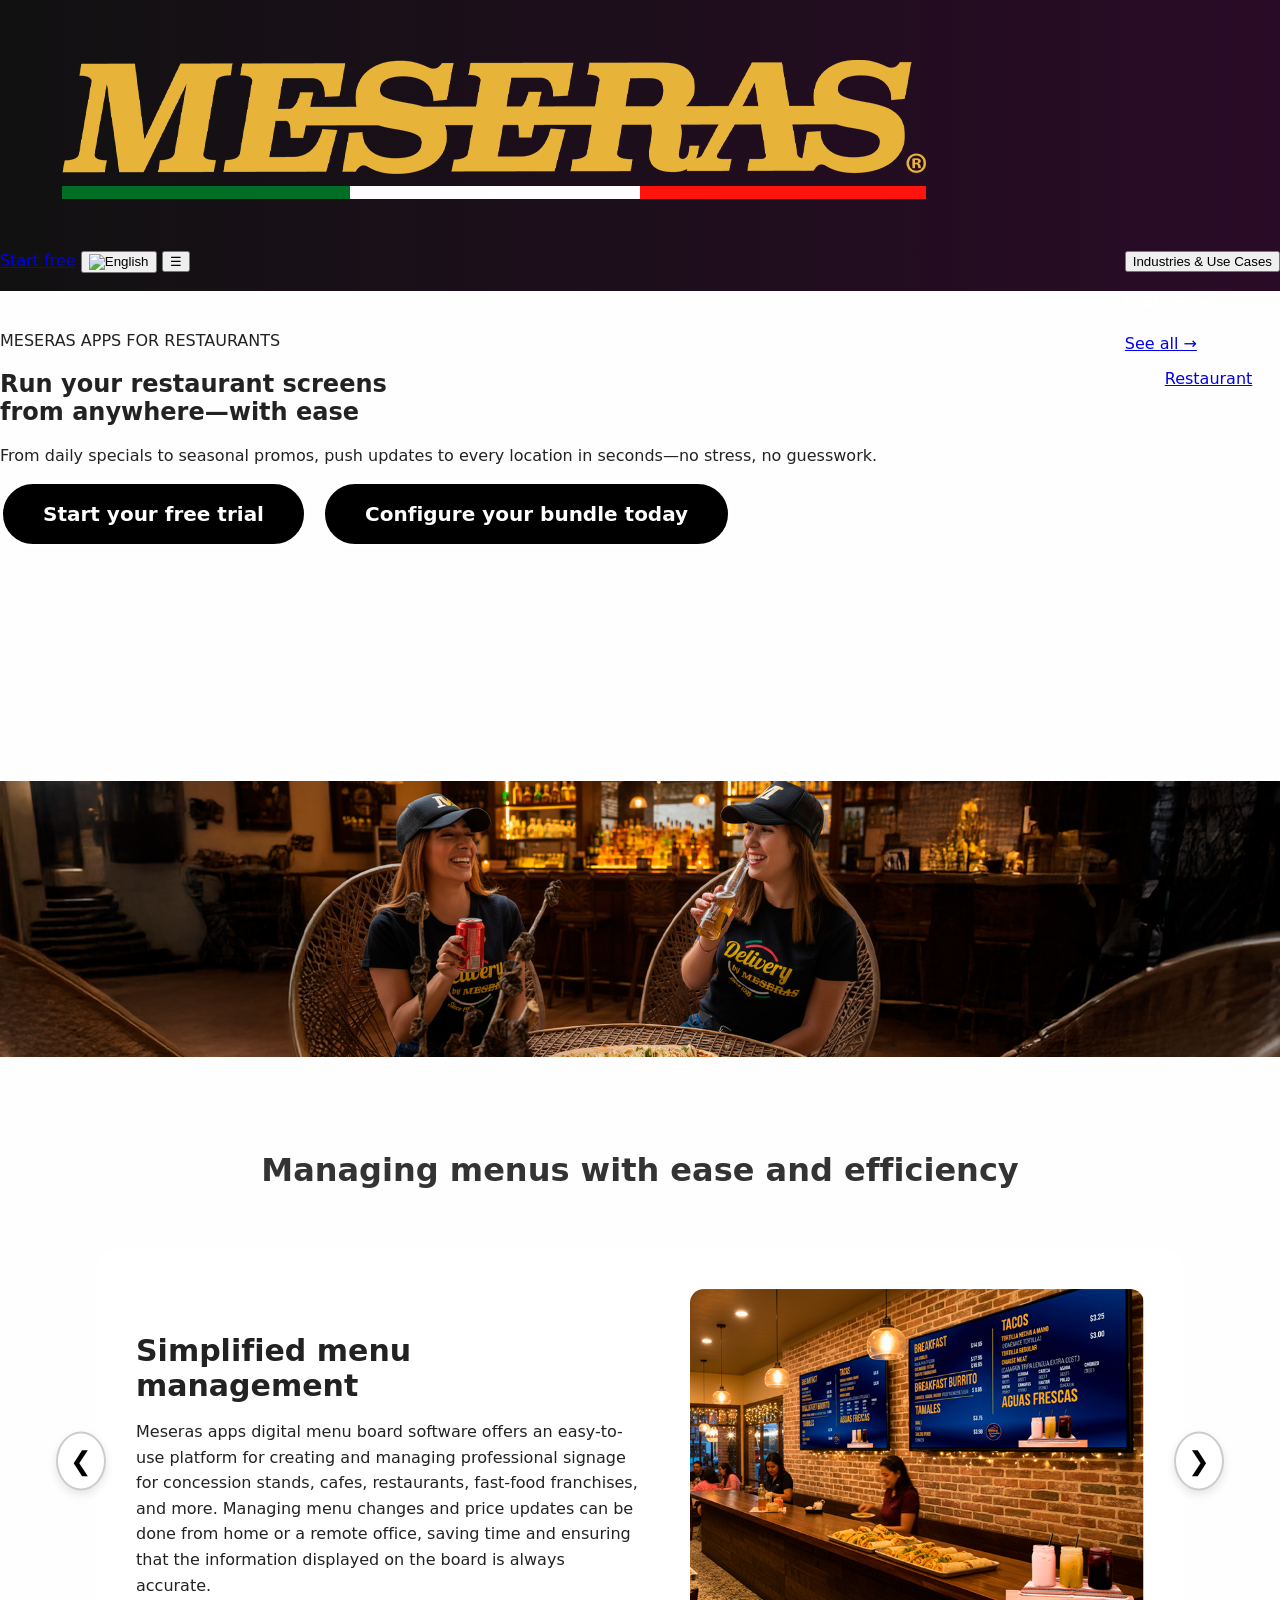
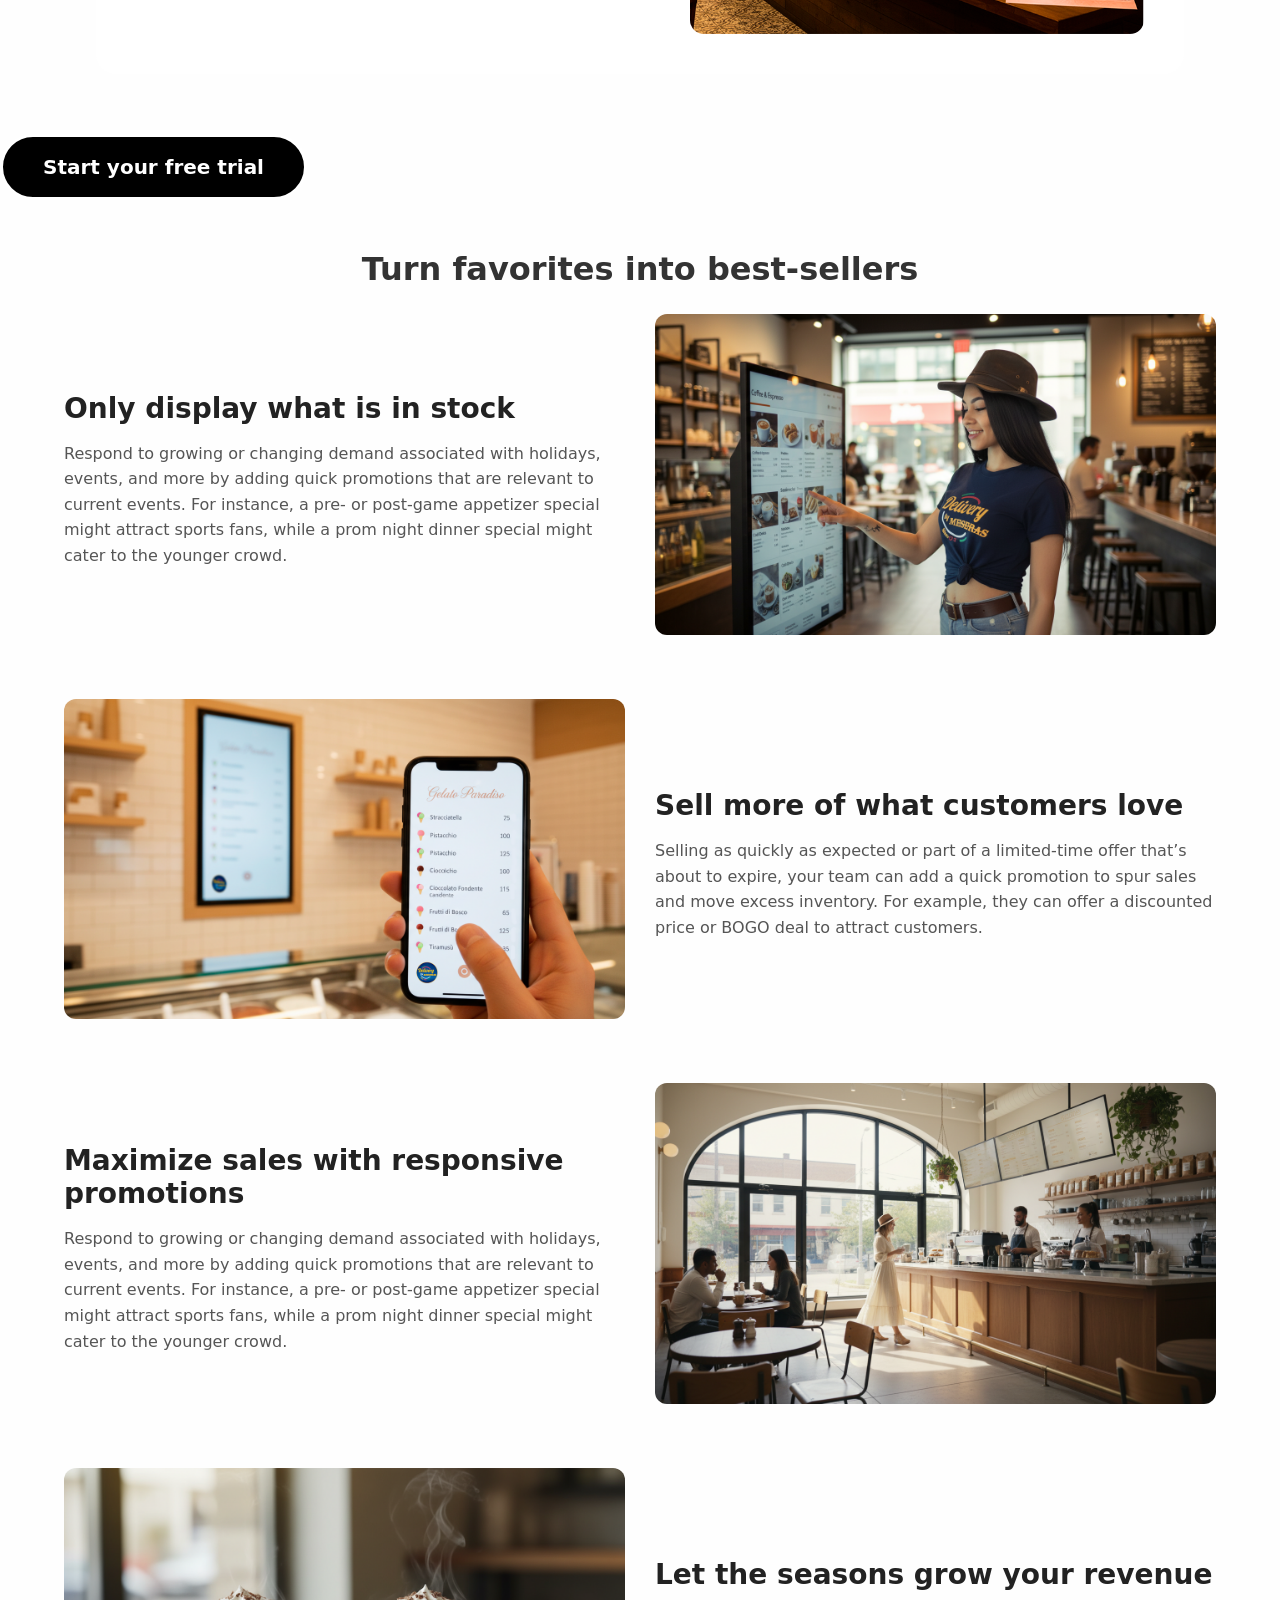
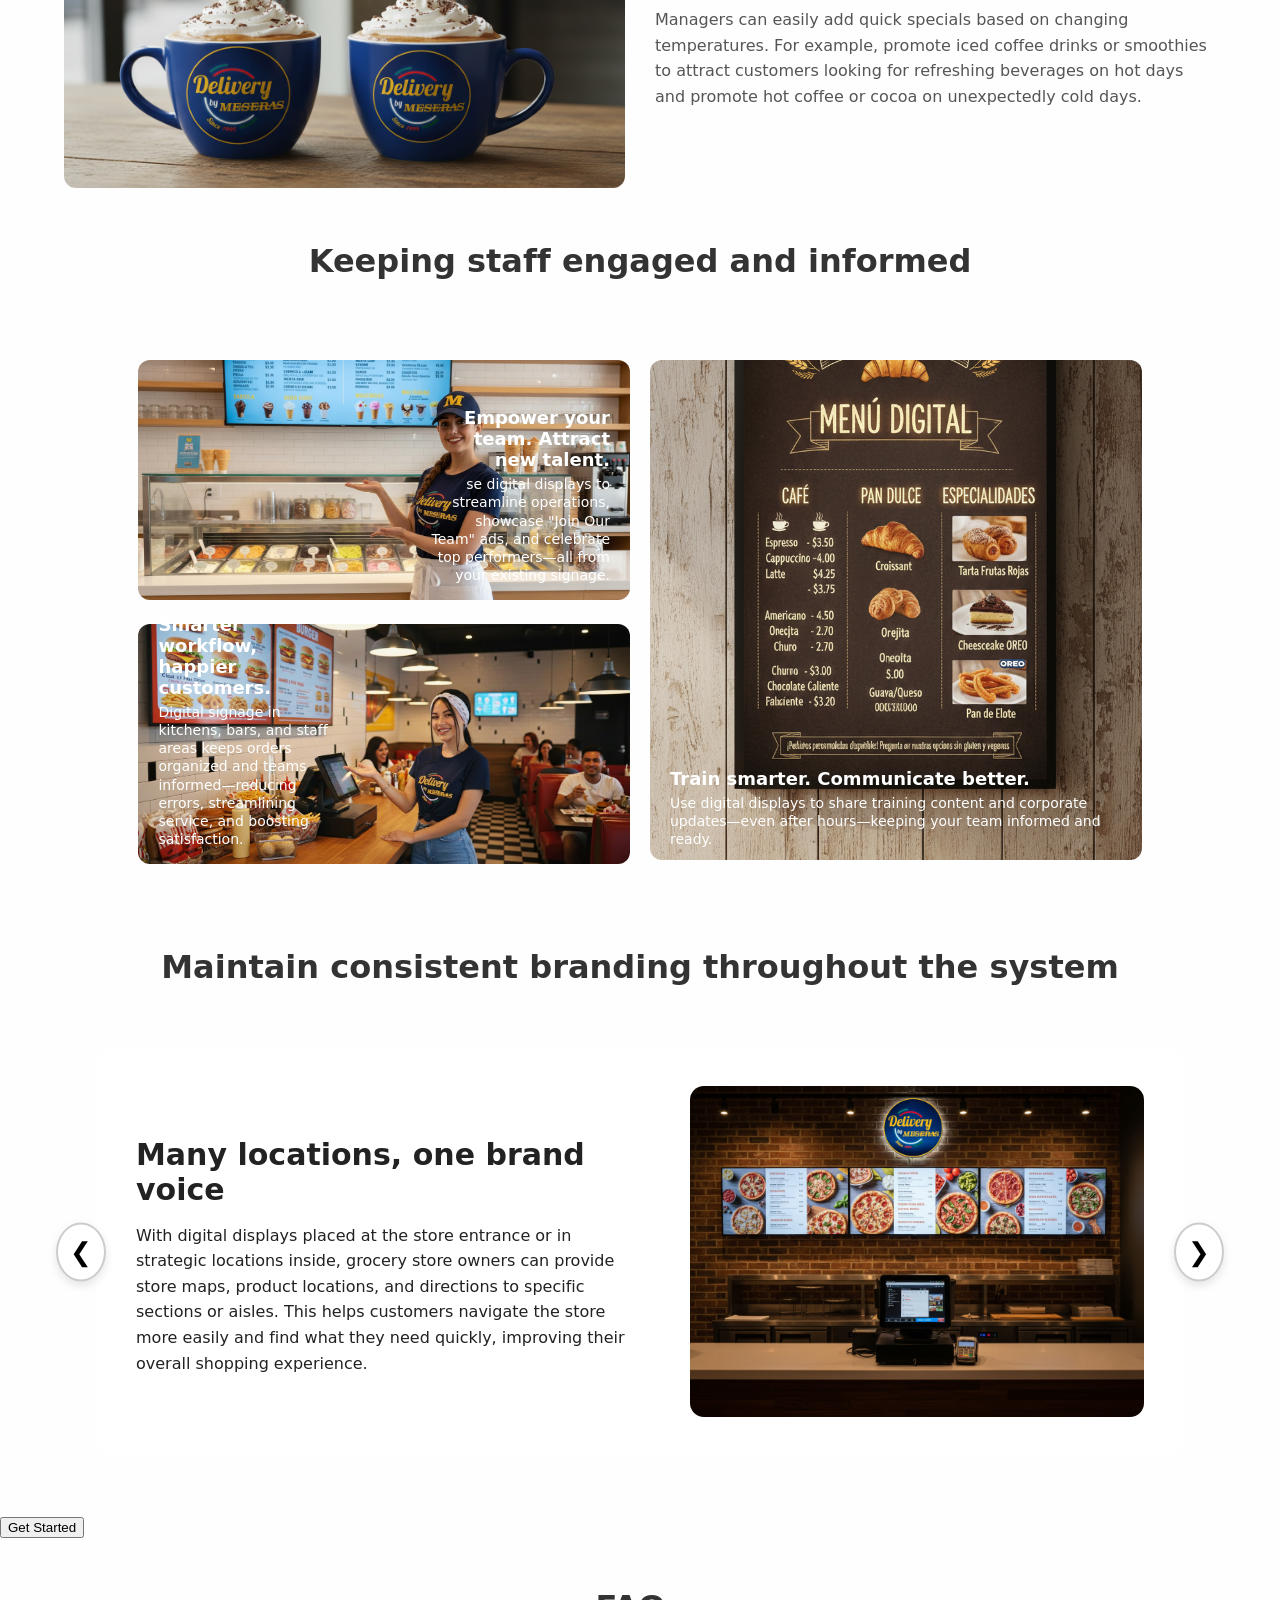
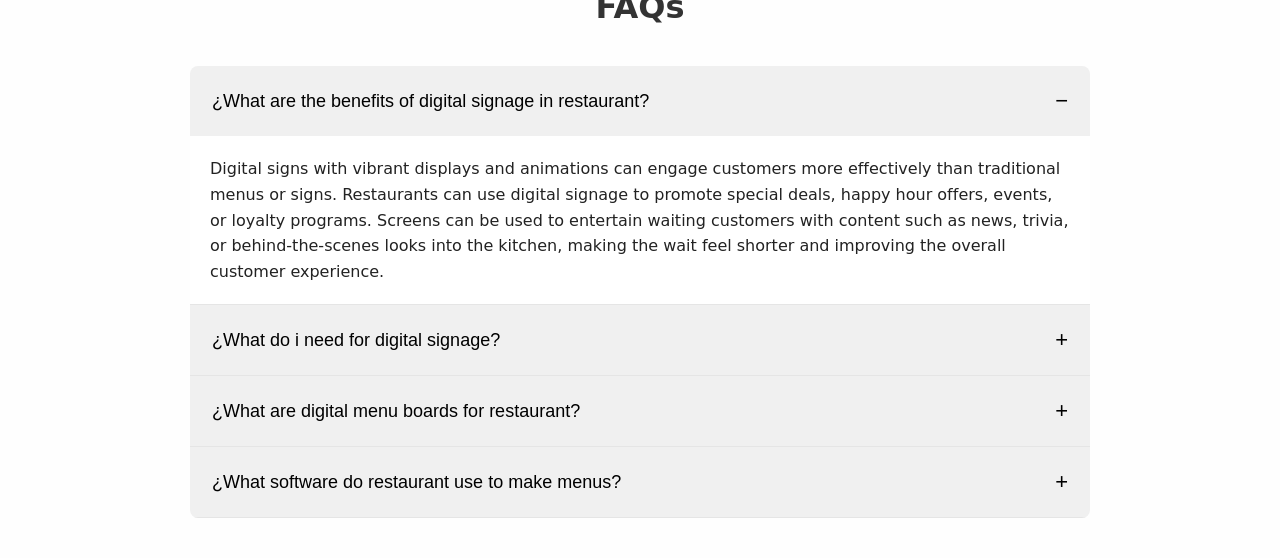
==== commit dd2c3417: "Update index.html" ====
--- a/index.html
+++ b/index.html
@@ -3,46 +3,129 @@
 <head>
   <meta charset="utf-8" />
   <meta name="viewport" content="width=device-width,initial-scale=1" />
-  <title>Meseras Delivery — Cómo funciona</title>
+  <title>Meseras Delivery </title>
   <link rel="stylesheet" href="css/style.css" />
 </head>
+
+
 <body>
-  <header class="site-header">
-    <div class="wrap">
-      <img src="img/letras meseras doradas 2.png" alt="Logo de la empresa" width="150">
-      <nav class="nav">
-        <a class="btn-cta" href="https://meseras.mydigisign.ca/system/?target=login" target="_blank" rel="noopener">Contáctanos</a>
-      </nav>
-    </div>
-  </header>
+
+<header class="site-header">
+  <div class="header-wrap">
+
+    <!-- LOGO -->
+    <div class="logo">
+      <img src="img/letras meseras doradas 2.png" alt="Logo" />
+    </div>
+
+    <!-- NAV DESKTOP -->
+    <nav class="nav">
+
+      <!-- PRODUCT -->
+    
+
+      <!-- INDUSTRIES & USE CASES -->
+      <div class="nav-item has-dropdown">
+        <button class="dropdown-toggle" id="industriesBtn">
+          Industries & Use Cases
+        </button>
+
+        <!-- MEGA MENU -->
+        <div class="mega-dropdown" id="industriesDropdown">
+
+          <div class="dropdown-col">
+            <h4>Industries</h4>
+            <a href="#">See all →</a>
+            <ul>
+              <li><a href="index2.html">Restaurant</a></li>
+             
+            </ul>
+          </div>
+
+         
+
+        </div>
+      </div>
+
+     
+
+    </nav>
+
+    <!-- ACCIONES -->
+    <div class="header-actions">
+      <a href="https://meseras.mydigisign.ca/system/?target=login" class="start-free">Start free</a>
+
+      <!-- BANDERA -->
+      <button class="lang-btn" id="langToggle">
+        <img src="img/usa.png" alt="English" />
+      </button>
+
+      <!-- MENU MOBILE -->
+      <button class="menu-toggle" id="menuToggle">☰</button>
+    </div>
+
+  </div>
+</header>
+
+
+
+ 
+
+
+
+
+
 
   <main>
+
    <!-- HERO (video version) -->
 <section class="hero">
-  <div class="wrap hero-grid">
+  <div class="hero-container">
+
+    <!-- IZQUIERDA: TEXTO -->
     <div class="hero-text">
-      <h2>Run your restaurant screens from anywhere—with ease</h2>
-      <p>From daily specials to seasonal promos, push updates to every location in seconds—no stress, no guesswork.</p>
+      <span class="hero-eyebrow">MESERAS APPS FOR RESTAURANTS</span>
+
+      <h1>
+        Run your restaurant screens<br>
+        from anywhere—with ease
+      </h1>
+
+      <p>
+        From daily specials to seasonal promos, push updates to every
+        location in seconds—no stress, no guesswork.
+      </p>
+
       <div class="hero-actions">
-        <a class="btn btn-outline"
-           href="https://meseras.mydigisign.ca/system/?target=login"
-           target="_blank" rel="noopener">Star you free trail</a>
-      </div>
-    </div>
-
-    <!-- Aquí cambié la imagen por un video -->
-    <div class="hero-image">
-      <video src="img/VID-20251208-WA0004.mp4"
-             autoplay
-             muted
-             playsinline
-             loop
-             class="hero-video">
+        <a href="https://meseras.mydigisign.ca/system/?target=login"
+           target="_blank"
+           class="btn btn-light">
+          Start your free trial
+        </a>
+
+        <a href="index2.html" class="btn btn-dark">
+          Configure your bundle today
+        </a>
+      </div>
+
+     
+    </div>
+
+    <!-- DERECHA: VIDEO -->
+    <div class="hero-media">
+      <video
+        src="img/VID-20251208-WA0004.mp4"
+        autoplay
+        muted
+        loop
+        playsinline>
       </video>
     </div>
+
   </div>
 </section>
 
+<!-- zONA DE IMAGEN TIPO BANE PEQUEÑO -->
 <section style="
   width:100%;
   text-align:center;
@@ -113,6 +196,14 @@
 
 <!--boton que lleve a la pagina -->
 
+<div class="hero-actions">
+  <a class="btn btn-outline"
+     href="https://meseras.mydigisign.ca/system/?target=login"
+     target="_blank" rel="noopener">
+     Start your free trial
+  </a>
+</div>
+
 
 
 <h2 class="centered-text">Turn favorites into best-sellers</h2>
@@ -255,8 +346,14 @@
 
 </div>
 
-
-
+  <div class="btn-center">
+    <button class="btn-main" onclick="window.open('https://meseras.mydigisign.ca/system/?target=login', '_blank')">
+        Get Started
+    </button>
+</div>
+ <!-- Faq -->
+
+    <h2 class="centered-text">FAQs</h2>
   
  <!-- Faq -->
 
@@ -307,6 +404,8 @@
 
 
 
+
+
   <script src="js/main.js"></script>
 </body>
 </html>
